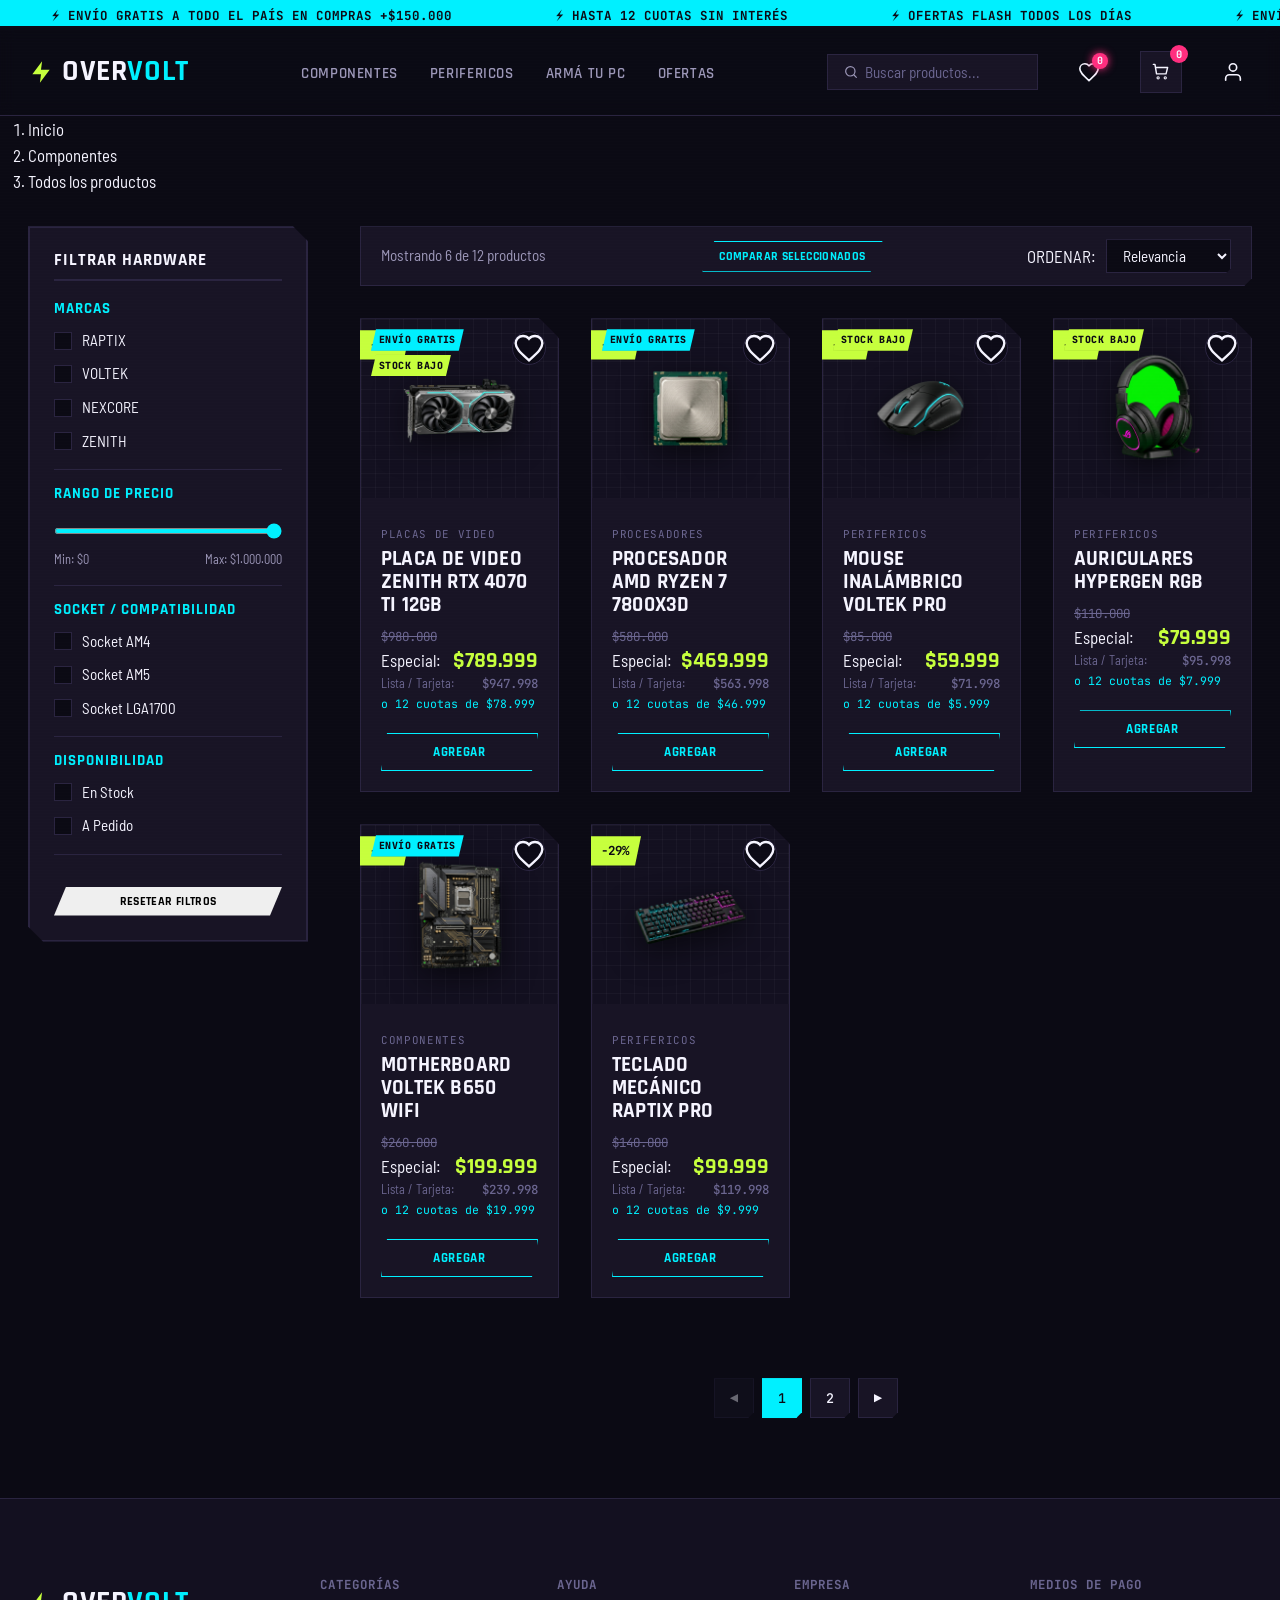
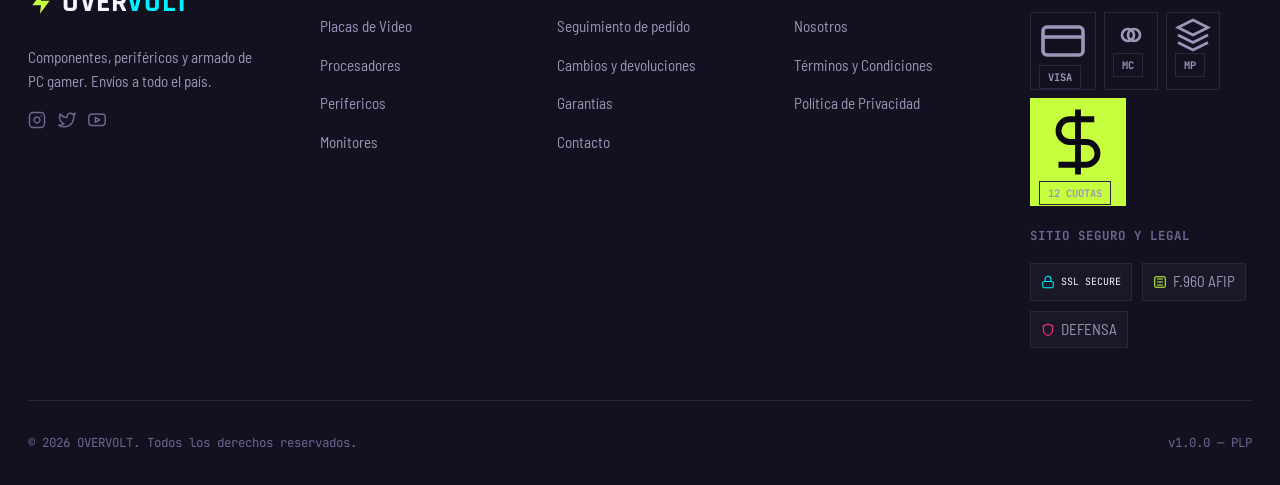
==== categoria.html @ 0ce02d22 "Initial commit" ====
<!DOCTYPE html>
<html lang="es">
<head>
  <meta charset="UTF-8" />
  <meta name="viewport" content="width=device-width, initial-scale=1.0" />
  <title>Catálogo de Componentes — OVERVOLT</title>
  <meta name="description" content="Explorá el catálogo completo de hardware en OVERVOLT. Placas de video, procesadores y periféricos." />

  <link rel="preconnect" href="https://fonts.googleapis.com" />
  <link rel="preconnect" href="https://fonts.gstatic.com" crossorigin />
  <link href="https://fonts.googleapis.com/css2?family=Rajdhani:wght@600;700;800&family=Barlow+Semi+Condensed:wght@400;500;600&family=JetBrains+Mono:wght@400;500;700&display=swap" rel="stylesheet" />

  <link rel="stylesheet" href="css/styles.css" />
  <link rel="stylesheet" href="component-comparator/frontend/component-comparator.css" />
  <script src="component-comparator/frontend/component-comparator.js" defer></script>
</head>
<body class="plp-page">

  <!-- ============================================================
       MARQUEE
  ============================================================ -->
  <div class="marquee" aria-hidden="true">
    <div class="marquee-track">
      <span>⚡ ENVÍO GRATIS A TODO EL PAÍS EN COMPRAS +$150.000</span>
      <span>⚡ HASTA 12 CUOTAS SIN INTERÉS</span>
      <span>⚡ OFERTAS FLASH TODOS LOS DÍAS</span>
      <span>⚡ ENVÍO GRATIS A TODO EL PAÍS EN COMPRAS +$150.000</span>
      <span>⚡ HASTA 12 CUOTAS SIN INTERÉS</span>
      <span>⚡ OFERTAS FLASH TODOS LOS DÍAS</span>
    </div>
  </div>

  <!-- ============================================================
       HEADER
  ============================================================ -->
  <header class="site-header">
    <div class="container">
      <a href="index.html" class="logo">
        <svg viewBox="0 0 24 24" aria-hidden="true"><path class="bolt-fill" d="M13 2L4 14H12L11 22L20 10H12L13 2Z"/></svg>
        <span>OVER<span class="o">VOLT</span></span>
      </a>

      <nav class="main-nav" id="mainNav" aria-label="Navegación principal">
        <ul>
          <li><a href="categoria.html?cat=Componentes" class="is-active">Componentes</a></li>
          <li><a href="categoria.html?cat=Perifericos">Perifericos</a></li>
          <li><a href="index.html#build-pc">Armá tu PC</a></li>
          <li><a href="index.html#destacados">Ofertas</a></li>
        </ul>
      </nav>

      <div class="header-actions">
        <div class="search-box">
          <svg viewBox="0 0 24 24" fill="none" aria-hidden="true"><circle cx="11" cy="11" r="7" stroke-width="1.8"/><path d="M20 20L16.5 16.5" stroke-width="1.8" stroke-linecap="round"/></svg>
          <input type="text" id="searchInput" placeholder="Buscar productos..." aria-label="Buscar productos" />
          <div class="search-suggestions" id="searchSuggestions" aria-hidden="true"></div>
        </div>

        <button class="wishlist-button" id="wishlistBtn" aria-label="Ver favoritos">
          <svg viewBox="0 0 24 24" fill="none" stroke="currentColor" stroke-width="1.8"><path d="M12 21.35l-1.45-1.32C5.4 15.36 2 12.28 2 8.5 2 5.42 4.42 3 7.5 3c1.74 0 3.41.81 4.5 2.09C13.09 3.81 14.76 3 16.5 3 19.58 3 22 5.42 22 8.5c0 3.78-3.4 6.86-8.55 11.54L12 21.35z"/></svg>
          <span class="wishlist-badge">0</span>
        </button>

        <button class="cart-button" aria-label="Ver carrito">
          <svg viewBox="0 0 24 24" fill="none" aria-hidden="true"><path d="M3 3H5L7 15H19L21 7H6" stroke-width="1.8" stroke-linecap="round" stroke-linejoin="round"/><circle cx="9" cy="20" r="1.4" stroke-width="1.4"/><circle cx="18" cy="20" r="1.4" stroke-width="1.4"/></svg>
          <span class="cart-badge">0</span>
        </button>

        <button class="account-button" id="accountBtn" aria-label="Mi Cuenta">
          <svg viewBox="0 0 24 24" fill="none" stroke="currentColor" stroke-width="1.8" stroke-linecap="round" stroke-linejoin="round"><path d="M20 21v-2a4 4 0 0 0-4-4H8a4 4 0 0 0-4 4v2"></path><circle cx="12" cy="7" r="4"></circle></svg>
        </button>

        <button class="nav-toggle" id="navToggle" aria-expanded="false" aria-controls="mainNav" aria-label="Abrir menú">
          <span></span><span></span><span></span>
        </button>
      </div>
    </div>
  </header>

  <main class="main-content">
    <div class="container">
      
      <!-- ============================================================
           BREADCRUMB
      ============================================================ -->
      <nav class="breadcrumb" aria-label="Ruta de navegación">
        <ol>
          <li><a href="index.html">Inicio</a></li>
          <li><a href="categoria.html">Componentes</a></li>
          <li aria-current="page" id="activeCategoryName">Todos los productos</li>
        </ol>
      </nav>

      <!-- ============================================================
           PLP GRID LAYOUT (Filters Sidebar + Products Grid)
      ============================================================ -->
      <div class="plp-layout">
        
        <!-- SIDEBAR FILTERS -->
        <aside class="plp-sidebar" id="filterSidebar">
          <div class="sidebar-header">
            <h3>FILTRAR hardware</h3>
            <button class="close-filters-btn" id="closeFiltersBtn" aria-label="Cerrar filtros">Cerrar [X]</button>
          </div>
          
          <div class="filter-section">
            <h4>MARCAS</h4>
            <div class="filter-options">
              <label class="cyber-checkbox-label">
                <input type="checkbox" class="brand-filter" value="RAPTIX" />
                <span class="check-box"></span>
                <span>RAPTIX</span>
              </label>
              <label class="cyber-checkbox-label">
                <input type="checkbox" class="brand-filter" value="VOLTEK" />
                <span class="check-box"></span>
                <span>VOLTEK</span>
              </label>
              <label class="cyber-checkbox-label">
                <input type="checkbox" class="brand-filter" value="NEXCORE" />
                <span class="check-box"></span>
                <span>NEXCORE</span>
              </label>
              <label class="cyber-checkbox-label">
                <input type="checkbox" class="brand-filter" value="ZENITH" />
                <span class="check-box"></span>
                <span>ZENITH</span>
              </label>
            </div>
          </div>

          <div class="filter-section">
            <h4>RANGO DE PRECIO</h4>
            <div class="price-slider-container">
              <input type="range" id="priceRange" min="0" max="1000000" step="20000" value="1000000" aria-label="Rango de precio máximo" />
              <div class="price-range-labels font-mono">
                <span>Min: $0</span>
                <span id="priceMaxLabel">Max: $1.000.000</span>
              </div>
            </div>
          </div>

          <div class="filter-section">
            <h4>SOCKET / COMPATIBILIDAD</h4>
            <div class="filter-options">
              <label class="cyber-checkbox-label">
                <input type="checkbox" class="socket-filter" value="AM4" />
                <span class="check-box"></span>
                <span>Socket AM4</span>
              </label>
              <label class="cyber-checkbox-label">
                <input type="checkbox" class="socket-filter" value="AM5" />
                <span class="check-box"></span>
                <span>Socket AM5</span>
              </label>
              <label class="cyber-checkbox-label">
                <input type="checkbox" class="socket-filter" value="LGA1700" />
                <span class="check-box"></span>
                <span>Socket LGA1700</span>
              </label>
            </div>
          </div>

          <div class="filter-section">
            <h4>DISPONIBILIDAD</h4>
            <div class="filter-options">
              <label class="cyber-checkbox-label">
                <input type="checkbox" class="stock-filter" value="En Stock" />
                <span class="check-box"></span>
                <span>En Stock</span>
              </label>
              <label class="cyber-checkbox-label">
                <input type="checkbox" class="stock-filter" value="A Pedido" />
                <span class="check-box"></span>
                <span>A Pedido</span>
              </label>
            </div>
          </div>

          <button class="btn btn-magenta btn-block btn-sm" id="btnResetFilters" style="margin-top: 1rem;">RESETEAR FILTROS</button>
        </aside>

        <!-- PRODUCT GRID AREA -->
        <section class="plp-results">
          
          <!-- PLP Control Bar -->
          <div class="plp-control-bar">
            <button class="btn-open-filters" id="openFiltersBtn">
              <svg viewBox="0 0 24 24" fill="none" stroke="currentColor" stroke-width="2"><path d="M4 21v-7M4 10V3M12 21v-9M12 8V3M20 21v-5M20 12V3M1 14h6M9 8h6M17 16h6"/></svg>
              <span>FILTROS</span>
            </button>
            <div class="product-count" id="productCount">
              Mostrando <span class="accent">12</span> de 12 productos
            </div>
            <button class="btn btn-outline btn-sm" id="ccHeaderCompareBtn" style="margin-left: 12px; font-family: var(--cc-font-display); font-weight: 700;">
              COMPARAR SELECCIONADOS
            </button>
            <div class="plp-sort">
              <label for="sortSelect" class="font-mono">ORDENAR:</label>
              <select id="sortSelect" class="cyber-select">
                <option value="relevance">Relevancia</option>
                <option value="price-low">Menor Precio</option>
                <option value="price-high">Mayor Precio</option>
                <option value="best-seller">Más Vendidos</option>
              </select>
            </div>
          </div>

          <!-- Product Grid -->
          <div class="products-grid" id="categoryProductsGrid">
            <!-- Renderizado dinámico desde script.js para soportar filtrados y ordenamiento -->
          </div>

          <!-- Pagination -->
          <div class="pagination">
            <button class="pagination-btn arrow is-disabled" aria-label="Página anterior">◀</button>
            <button class="pagination-btn is-active">1</button>
            <button class="pagination-btn">2</button>
            <button class="pagination-btn">3</button>
            <button class="pagination-btn arrow" aria-label="Página siguiente">▶</button>
          </div>

        </section>

      </div>
    </div>
  </main>

  <!-- ============================================================
       FOOTER
  ============================================================ -->
  <footer class="site-footer">
    <div class="container">
      <div class="footer-top">
        <div class="footer-brand">
          <a href="index.html" class="logo">
            <svg viewBox="0 0 24 24" aria-hidden="true"><path class="bolt-fill" d="M13 2L4 14H12L11 22L20 10H12L13 2Z"/></svg>
            <span>OVER<span class="o">VOLT</span></span>
          </a>
          <p>Componentes, periféricos y armado de PC gamer. Envíos a todo el país.</p>
          <div class="social-links">
            <a href="#" aria-label="Instagram"><svg viewBox="0 0 24 24" fill="none" stroke="currentColor" stroke-width="2" stroke-linecap="round" stroke-linejoin="round"><rect x="2" y="2" width="20" height="20" rx="5" ry="5"></rect><path d="M16 11.37A4 4 0 1 1 12.63 8 4 4 0 0 1 16 11.37z"></path><line x1="17.5" y1="6.5" x2="17.51" y2="6.5"></line></svg></a>
            <a href="#" aria-label="Twitter"><svg viewBox="0 0 24 24" fill="none" stroke="currentColor" stroke-width="2" stroke-linecap="round" stroke-linejoin="round"><path d="M23 3a10.9 10.9 0 0 1-3.14 1.53 4.48 4.48 0 0 0-7.86 3v1A10.66 10.66 0 0 1 3 4s-4 9 5 13a11.64 11.64 0 0 1-7 2c9 5 20 0 20-11.5a4.5 4.5 0 0 0-.08-.83A7.72 7.72 0 0 0 23 3z"></path></svg></a>
            <a href="#" aria-label="YouTube"><svg viewBox="0 0 24 24" fill="none" stroke="currentColor" stroke-width="2" stroke-linecap="round" stroke-linejoin="round"><path d="M22.54 6.42a2.78 2.78 0 0 0-1.95-1.96C18.88 4 12 4 12 4s-6.88 0-8.59.46a2.78 2.78 0 0 0-1.95 1.96A29 29 0 0 0 1 11.75a29 29 0 0 0 .46 5.33A2.78 2.78 0 0 0 3.41 19c1.71.46 8.59.46 8.59.46s6.88 0 8.59-.46a2.78 2.78 0 0 0 1.95-1.96 29 29 0 0 0 .46-5.33 29 29 0 0 0-.46-5.33z"></path><polygon points="9.75 15.02 15.5 11.75 9.75 8.48 9.75 15.02"></polygon></svg></a>
          </div>
        </div>

        <div class="footer-col">
          <h4>Categorías</h4>
          <ul>
            <li><a href="categoria.html?cat=Placas de Video">Placas de Video</a></li>
            <li><a href="categoria.html?cat=Procesadores">Procesadores</a></li>
            <li><a href="categoria.html?cat=Perifericos">Perifericos</a></li>
            <li><a href="categoria.html?cat=Monitores">Monitores</a></li>
          </ul>
        </div>

        <div class="footer-col">
          <h4>Ayuda</h4>
          <ul>
            <li><a href="#">Seguimiento de pedido</a></li>
            <li><a href="#">Cambios y devoluciones</a></li>
            <li><a href="#">Garantías</a></li>
            <li><a href="#">Contacto</a></li>
          </ul>
        </div>

        <div class="footer-col">
          <h4>Empresa</h4>
          <ul>
            <li><a href="#">Nosotros</a></li>
            <li><a href="#">Términos y Condiciones</a></li>
            <li><a href="#">Política de Privacidad</a></li>
          </ul>
        </div>

        <div class="footer-col">
          <h4>Medios de Pago</h4>
          <div class="payment-icons">
            <span class="payment-badge" title="Visa">
              <svg viewBox="0 0 24 24" fill="none" stroke="currentColor" stroke-width="1.8" aria-hidden="true"><rect x="2" y="5" width="20" height="14" rx="2"/><line x1="2" y1="10" x2="22" y2="10"/></svg>
              <span>VISA</span>
            </span>
            <span class="payment-badge" title="Mastercard">
              <svg viewBox="0 0 24 24" fill="none" stroke="currentColor" stroke-width="1.8" aria-hidden="true"><circle cx="10" cy="12" r="4"/><circle cx="14" cy="12" r="4"/></svg>
              <span>MC</span>
            </span>
            <span class="payment-badge" title="Mercado Pago">
              <svg viewBox="0 0 24 24" fill="none" stroke="currentColor" stroke-width="1.8" aria-hidden="true"><path d="M12 2L2 7l10 5 10-5-10-5zM2 17l10 5 10-5M2 12l10 5 10-5"/></svg>
              <span>MP</span>
            </span>
            <span class="payment-badge highlight" title="Hasta 12 cuotas">
              <svg viewBox="0 0 24 24" fill="none" stroke="currentColor" stroke-width="1.8" aria-hidden="true"><path d="M12 2v20M17 5H9.5a3.5 3.5 0 0 0 0 7h5a3.5 3.5 0 0 1 0 7H6"/></svg>
              <span>12 CUOTAS</span>
            </span>
          </div>
          <h4 style="margin-top: 1.5rem;">Sitio Seguro y Legal</h4>
          <div class="trust-seals">
            <span class="trust-seal" title="Compra 100% Segura (SSL)">
              <svg viewBox="0 0 24 24" fill="none" stroke="var(--cyan)" stroke-width="1.8" aria-hidden="true"><rect x="3" y="11" width="18" height="11" rx="2" ry="2"/><path d="M7 11V7a5 5 0 0 1 10 0v4"/></svg>
              <span>SSL SECURE</span>
            </span>
            <a href="https://qr.afip.gob.ar" target="_blank" class="trust-seal afip-seal" title="Data Fiscal AFIP">
              <svg viewBox="0 0 24 24" fill="none" stroke="var(--lime)" stroke-width="1.8" aria-hidden="true"><rect x="3" y="3" width="18" height="18" rx="2"/><path d="M7 7h10M7 12h10M7 17h10"/></svg>
              <span>F.960 AFIP</span>
            </a>
            <a href="https://www.argentina.gob.ar/defensadelconsumidor" target="_blank" class="trust-seal" title="Defensa del Consumidor">
              <svg viewBox="0 0 24 24" fill="none" stroke="var(--magenta)" stroke-width="1.8" aria-hidden="true"><path d="M12 22s8-4 8-10V5l-8-3-8 3v7c0 6 8 10 8 10z"/></svg>
              <span>DEFENSA</span>
            </a>
          </div>
        </div>
      </div>

      <div class="footer-bottom">
        <span>© 2026 OVERVOLT. Todos los derechos reservados.</span>
        <span>v1.0.0 — PLP</span>
      </div>
    </div>
  </footer>

  <!-- ============================================================
       SIDE CART DRAWER
  ============================================================ -->
  <div class="cart-drawer" id="cartDrawer" aria-hidden="true">
    <div class="cart-drawer-overlay" id="cartOverlay"></div>
    <div class="cart-drawer-content">
      <div class="cart-drawer-header">
        <h3>CARRITO DE COMPRAS</h3>
        <button class="cart-drawer-close" id="cartClose" aria-label="Cerrar carrito">Cerrar [X]</button>
      </div>

      <div class="cart-drawer-body" id="cartItems">
        <!-- Renderizado dinámico en script.js -->
      </div>

      <div class="cart-drawer-footer">
        <!-- Discount coupon code -->
        <div class="cart-coupon-section">
          <input type="text" id="couponInput" placeholder="CÓDIGO DE DESCUENTO" aria-label="Cupón de descuento" />
          <button id="applyCouponBtn" class="btn btn-outline btn-sm">APLICAR</button>
        </div>
        <div id="couponStatusMessage" class="coupon-status font-mono"></div>

        <div class="cart-summary-line">
          <span>Subtotal</span>
          <span id="cartSubtotal" class="font-mono">$0</span>
        </div>
        <div class="cart-summary-line discount" id="cartDiscountRow" style="display: none;">
          <span>Descuento (Cupón)</span>
          <span id="cartDiscount" class="font-mono">-$0</span>
        </div>
        <div class="cart-summary-line total">
          <span>Total</span>
          <span id="cartTotal" class="font-mono">$0</span>
        </div>
        <div class="cart-actions">
          <button class="btn btn-cyan btn-block" id="cartCheckoutBtn">Iniciar Compra</button>
          <button class="btn-clear-cart" id="cartResetBtn">Vaciar Carrito</button>
        </div>
      </div>
    </div>
  </div>

  <!-- ============================================================
       LOGIN/ACCOUNT MODAL
  ============================================================ -->
  <div class="cyber-modal" id="loginModal" aria-hidden="true">
    <div class="cyber-modal-overlay" id="loginOverlay"></div>
    <div class="cyber-modal-content">
      <div class="cyber-modal-header">
        <h3>INICIAR SESIÓN</h3>
        <button class="cyber-modal-close" id="loginClose" aria-label="Cerrar modal">Cerrar [X]</button>
      </div>
      <div class="cyber-modal-body">
        <form id="loginForm" class="cyber-form">
          <div class="form-group">
            <label for="loginEmail">EMAIL</label>
            <input type="email" id="loginEmail" placeholder="usuario@cyber.com" required />
          </div>
          <div class="form-group">
            <label for="loginPassword">CONTRASEÑA</label>
            <input type="password" id="loginPassword" placeholder="••••••••" required />
          </div>
          <button type="submit" class="btn btn-cyan btn-block">CONECTARSE</button>
        </form>
        <div class="modal-footer-links">
          <span>¿No tenés cuenta? <a href="#" id="switchToRegister">Registrate</a></span>
        </div>
      </div>
    </div>
  </div>

  <!-- Cyberpunk Toast Notification Container -->
  <div class="cyber-toast-container" id="toastContainer"></div>

  <!-- Scroll-to-Top Button -->
  <button class="scroll-top-btn" id="scrollTopBtn" aria-label="Volver arriba">
    <svg viewBox="0 0 24 24" fill="none"><path d="M18 15L12 9L6 15" stroke="currentColor" stroke-width="2" stroke-linecap="round" stroke-linejoin="round"/></svg>
  </button>

  <script src="js/script.js"></script>
</body>
</html>
---- css/styles.css ----
/* ============================================================
   OVERVOLT — Ecommerce Gamer / Tech (maximalista, original)
   ÍNDICE
   1. Variables
   2. Reset / Base
   3. Utilidades
   4. Marquee
   5. Header
   6. Hero
   7. Categorías
   8. Ofertas Flash
   9. Slider de Banners
   10. Armá tu PC
   11. Marcas
   12. Reviews
   13. Comunidad
   14. Footer
   15. Media Queries
============================================================ */

/* ============================================================
   1. VARIABLES
============================================================ */
:root {
  /* --- Paleta: violeta-negro + duotono neón + lima de urgencia --- */
  --bg: #0b0a14;
  --bg-alt: #131020;
  --bg-panel: #181425;
  --line: #2a2440;

  --cyan: #00f0ff;
  --cyan-dim: #00b8c9;
  --magenta: #ff2e7e;
  --magenta-dim: #c9195f;
  --lime: #c6ff3d;

  --white: #f5f4ff;
  --dim: #9c97b8;
  --dim-2: #6b6690;

  --font-display: 'Rajdhani', 'Arial Narrow', sans-serif;
  --font-body: 'Barlow Semi Condensed', 'Arial Narrow', sans-serif;
  --font-mono: 'JetBrains Mono', 'Roboto Mono', monospace;

  --fs-xs: 0.78rem;
  --fs-sm: 0.95rem;
  --fs-base: 1.05rem;
  --fs-md: 1.3rem;
  --fs-lg: 1.9rem;
  --fs-xl: clamp(2.4rem, 1.6rem + 3.6vw, 4rem);
  --fs-xxl: clamp(3.2rem, 1.8rem + 6.5vw, 6.4rem);

  --space-2xs: 0.4rem;
  --space-xs: 0.75rem;
  --space-sm: 1.25rem;
  --space-md: 2rem;
  --space-lg: 3.25rem;
  --space-xl: 5rem;
  --space-2xl: 7rem;

  --container-max: 1320px;
  --container-padding: 1.75rem;

  --ease-standard: cubic-bezier(0.4, 0, 0.2, 1);
  --ease-punch: cubic-bezier(0.2, 0.9, 0.3, 1.2);
  --duration-fast: 150ms;
  --duration-base: 280ms;
}

/* ============================================================
   2. RESET / BASE
============================================================ */
*, *::before, *::after { box-sizing: border-box; margin: 0; padding: 0; }
html { scroll-behavior: smooth; }

@media (prefers-reduced-motion: reduce) {
  html { scroll-behavior: auto; }
  *, *::before, *::after {
    animation-duration: 0.01ms !important;
    transition-duration: 0.01ms !important;
  }
}

body {
  font-family: var(--font-body);
  font-size: var(--fs-base);
  color: var(--white);
  background: var(--bg);
  line-height: 1.55;
  -webkit-font-smoothing: antialiased;
  overflow-x: hidden;
  position: relative;
}

/* Textura de scanlines global, muy sutil */
body::before {
  content: '';
  position: fixed;
  inset: 0;
  background-image: repeating-linear-gradient(
    to bottom,
    rgba(255, 255, 255, 0.018) 0px,
    rgba(255, 255, 255, 0.018) 1px,
    transparent 1px,
    transparent 3px
  );
  pointer-events: none;
  z-index: 999;
  mix-blend-mode: overlay;
}

img { max-width: 100%; display: block; }
a { color: inherit; text-decoration: none; }
ul { list-style: none; }
button, input { font-family: inherit; }

h1, h2, h3, h4 {
  font-family: var(--font-display);
  text-transform: uppercase;
  letter-spacing: 0.01em;
  line-height: 1.02;
}

a:focus-visible, button:focus-visible, input:focus-visible {
  outline: 2px solid var(--cyan);
  outline-offset: 3px;
}

/* ============================================================
   3. UTILIDADES
============================================================ */
.container {
  max-width: var(--container-max);
  margin-inline: auto;
  padding-inline: var(--container-padding);
}

.eyebrow {
  display: inline-flex;
  align-items: center;
  gap: var(--space-xs);
  font-family: var(--font-mono);
  font-size: var(--fs-xs);
  font-weight: 500;
  letter-spacing: 0.16em;
  text-transform: uppercase;
  color: var(--cyan);
  margin-bottom: var(--space-sm);
}

.eyebrow::before {
  content: '';
  width: 26px;
  height: 2px;
  background: var(--magenta);
}

.section-heading { max-width: 640px; margin-bottom: var(--space-lg); }

.section-heading h2 {
  font-size: var(--fs-xl);
  font-weight: 800;
  color: var(--white);
}

.section-heading h2 .accent { color: var(--cyan); }

.section-heading p {
  margin-top: var(--space-sm);
  color: var(--dim);
  font-size: var(--fs-md);
  font-family: var(--font-body);
  text-transform: none;
  max-width: 50ch;
}

.btn {
  display: inline-flex;
  align-items: center;
  gap: var(--space-xs);
  font-family: var(--font-display);
  font-weight: 700;
  font-size: var(--fs-md);
  text-transform: uppercase;
  letter-spacing: 0.03em;
  padding: 0.85rem 1.8rem;
  border: none;
  cursor: pointer;
  clip-path: polygon(12px 0, 100% 0, calc(100% - 12px) 100%, 0 100%);
  transition: transform var(--duration-fast) var(--ease-punch),
              box-shadow var(--duration-fast) var(--ease-standard);
}

.btn-cyan {
  background: var(--cyan);
  color: var(--bg);
  box-shadow: 4px 4px 0 var(--magenta);
}

.btn-cyan:hover { transform: translate(-2px, -2px); box-shadow: 6px 6px 0 var(--magenta); }
.btn-cyan:active { transform: translate(0, 0); box-shadow: 2px 2px 0 var(--magenta); }

.btn-ghost {
  background: transparent;
  color: var(--white);
  border: 2px solid var(--white);
  clip-path: none;
  padding: 0.8rem 1.6rem;
}

.btn-ghost:hover { border-color: var(--cyan); color: var(--cyan); }

/* ============================================================
   4. MARQUEE
============================================================ */
.marquee {
  background: var(--cyan);
  color: var(--bg);
  overflow: hidden;
  white-space: nowrap;
  border-bottom: 2px solid var(--bg);
}

.marquee-track {
  display: inline-flex;
  animation: marquee-scroll 22s linear infinite;
}

.marquee-track span {
  font-family: var(--font-mono);
  font-weight: 700;
  font-size: var(--fs-xs);
  text-transform: uppercase;
  letter-spacing: 0.08em;
  padding-inline: var(--space-lg);
  display: inline-flex;
  align-items: center;
  gap: var(--space-xs);
}

@keyframes marquee-scroll {
  from { transform: translateX(0); }
  to { transform: translateX(-50%); }
}

/* ============================================================
   5. HEADER
============================================================ */
.site-header {
  position: sticky;
  top: 0;
  z-index: 100;
  background: rgba(11, 10, 20, 0.9);
  backdrop-filter: blur(8px);
  border-bottom: 1px solid var(--line);
}

.site-header .container {
  display: flex;
  align-items: center;
  justify-content: space-between;
  gap: var(--space-md);
  padding-block: var(--space-sm);
}

.logo {
  display: flex;
  align-items: center;
  gap: 8px;
  font-family: var(--font-display);
  font-weight: 800;
  font-size: var(--fs-lg);
  text-transform: uppercase;
  color: var(--white);
  letter-spacing: 0.02em;
  flex-shrink: 0;
}

.logo svg { width: 26px; height: 26px; flex-shrink: 0; }
.logo .bolt-fill { fill: var(--lime); }
.logo span.o { color: var(--cyan); }

.main-nav ul { display: flex; gap: var(--space-md); }

.main-nav a {
  font-family: var(--font-display);
  font-weight: 600;
  font-size: var(--fs-sm);
  text-transform: uppercase;
  letter-spacing: 0.04em;
  color: var(--dim);
  position: relative;
  padding-block: 4px;
  transition: color var(--duration-fast) var(--ease-standard);
}

.main-nav a::after {
  content: '';
  position: absolute;
  left: 0; bottom: 0;
  width: 0; height: 2px;
  background: var(--magenta);
  transition: width var(--duration-base) var(--ease-standard);
}

.main-nav a:hover { color: var(--white); }
.main-nav a:hover::after { width: 100%; }

.header-actions { display: flex; align-items: center; gap: var(--space-md); flex-shrink: 0; }

.search-box {
  display: flex;
  align-items: center;
  gap: 6px;
  background: var(--bg-panel);
  border: 1px solid var(--line);
  padding: 0.5rem 0.9rem;
  min-width: 200px;
}

.search-box input {
  background: transparent;
  border: none;
  color: var(--white);
  font-size: var(--fs-sm);
  width: 100%;
}

.search-box input:focus { outline: none; }
.search-box input::placeholder { color: var(--dim-2); }
.search-box svg { width: 16px; height: 16px; stroke: var(--dim); flex-shrink: 0; }

.cart-button {
  position: relative;
  display: flex;
  align-items: center;
  justify-content: center;
  width: 42px; height: 42px;
  border: 1px solid var(--line);
  background: var(--bg-panel);
  transition: border-color var(--duration-fast) var(--ease-standard);
}

.cart-button:hover { border-color: var(--cyan); }
.cart-button svg { width: 19px; height: 19px; stroke: var(--white); }

.cart-badge {
  position: absolute;
  top: -7px; right: -7px;
  background: var(--magenta);
  color: var(--white);
  font-family: var(--font-mono);
  font-size: 0.65rem;
  font-weight: 700;
  width: 18px; height: 18px;
  border-radius: 50%;
  display: flex; align-items: center; justify-content: center;
}

.nav-toggle {
  display: none;
  width: 30px; height: 22px;
  position: relative;
  flex-shrink: 0;
}

.nav-toggle span {
  position: absolute; left: 0; right: 0; height: 2px;
  background: var(--white);
  transition: transform var(--duration-base) var(--ease-standard), opacity var(--duration-fast) var(--ease-standard);
}

.nav-toggle span:nth-child(1) { top: 0; }
.nav-toggle span:nth-child(2) { top: 10px; }
.nav-toggle span:nth-child(3) { top: 20px; }

.nav-toggle[aria-expanded="true"] span:nth-child(1) { transform: translateY(10px) rotate(45deg); background: var(--cyan); }
.nav-toggle[aria-expanded="true"] span:nth-child(2) { opacity: 0; }
.nav-toggle[aria-expanded="true"] span:nth-child(3) { transform: translateY(-10px) rotate(-45deg); background: var(--cyan); }

/* ============================================================
   6. HERO
============================================================ */
.hero {
  position: relative;
  padding-block: var(--space-2xl) var(--space-xl);
  overflow: hidden;
  background: var(--bg);
}

.hero::before {
  content: '';
  position: absolute;
  top: -30%; right: -10%;
  width: 65%; height: 160%;
  background: linear-gradient(135deg, var(--magenta) 0%, var(--cyan) 100%);
  clip-path: polygon(30% 0, 100% 0, 70% 100%, 0% 100%);
  opacity: 0.12;
  pointer-events: none;
}

.hero .container {
  position: relative;
  z-index: 1;
  display: grid;
  grid-template-columns: 1.1fr 0.9fr;
  gap: var(--space-xl);
  align-items: center;
}

.hero-eyebrow {
  display: inline-flex;
  align-items: center;
  gap: var(--space-xs);
  font-family: var(--font-mono);
  font-size: var(--fs-xs);
  font-weight: 500;
  letter-spacing: 0.14em;
  color: var(--lime);
  margin-bottom: var(--space-md);
}

.hero-eyebrow .dot {
  width: 8px; height: 8px;
  background: var(--lime);
  border-radius: 50%;
  animation: pulse-dot 1.6s ease-in-out infinite;
}

@keyframes pulse-dot {
  0%, 100% { opacity: 1; transform: scale(1); }
  50% { opacity: 0.4; transform: scale(0.7); }
}

.hero-content h1 {
  font-size: var(--fs-xxl);
  font-weight: 800;
  color: var(--white);
}

.hero-content h1 .stroke-cyan { color: var(--bg); -webkit-text-stroke: 2px var(--cyan); }
.hero-content h1 .fill-magenta { color: var(--magenta); }

.hero-subtitle {
  margin-top: var(--space-md);
  font-size: var(--fs-md);
  font-family: var(--font-body);
  color: var(--dim);
  max-width: 46ch;
}

.hero-actions { display: flex; align-items: center; gap: var(--space-md); margin-top: var(--space-lg); flex-wrap: wrap; }

.hero-countdown {
  margin-top: var(--space-xl);
  display: inline-flex;
  align-items: center;
  gap: var(--space-sm);
  background: var(--bg-panel);
  border: 1px solid var(--line);
  padding: var(--space-sm) var(--space-md);
}

.hero-countdown .label {
  font-family: var(--font-mono);
  font-size: var(--fs-xs);
  color: var(--dim);
  text-transform: uppercase;
  letter-spacing: 0.08em;
}

.countdown-units { display: flex; gap: 6px; }

.countdown-unit {
  display: flex;
  flex-direction: column;
  align-items: center;
  background: var(--bg);
  border: 1px solid var(--line);
  padding: 6px 10px;
  min-width: 46px;
}

.countdown-unit .num {
  font-family: var(--font-mono);
  font-weight: 700;
  font-size: var(--fs-md);
  color: var(--lime);
  line-height: 1;
}

.countdown-unit .unit {
  font-family: var(--font-mono);
  font-size: 0.6rem;
  color: var(--dim-2);
  text-transform: uppercase;
  margin-top: 2px;
}

/* --- Recorte de producto destacado --- */
.hero-visual {
  position: relative;
  aspect-ratio: 1 / 1;
  display: flex;
  align-items: center;
  justify-content: center;
}

.hero-visual .glow {
  position: absolute;
  width: 70%; height: 70%;
  background: radial-gradient(circle, rgba(0, 240, 255, 0.25), transparent 70%);
  filter: blur(20px);
}

.hero-visual img {
  position: relative;
  z-index: 1;
  width: 88%;
  filter: drop-shadow(0 20px 40px rgba(0, 0, 0, 0.5));
}

.hero-visual .price-tag {
  position: absolute;
  bottom: 6%;
  right: 4%;
  z-index: 2;
  background: var(--lime);
  color: var(--bg);
  font-family: var(--font-mono);
  font-weight: 700;
  padding: 10px 16px;
  clip-path: polygon(10px 0, 100% 0, calc(100% - 10px) 100%, 0 100%);
  transform: rotate(-4deg);
}

.hero-visual .price-tag .from { display: block; font-size: 0.65rem; font-weight: 400; }
.hero-visual .price-tag .amount { font-size: var(--fs-md); }

/* ============================================================
   7. CATEGORÍAS
============================================================ */
.categories { padding-block: var(--space-xl); background: var(--bg-alt); border-block: 1px solid var(--line); }

.categories-grid {
  display: grid;
  grid-template-columns: repeat(6, 1fr);
  gap: var(--space-sm);
}

.category-tile {
  position: relative;
  padding: var(--space-lg) var(--space-sm);
  text-align: center;
  background: var(--bg-panel);
  border: 1px solid var(--line);
  transition: transform var(--duration-base) var(--ease-punch), border-color var(--duration-base) var(--ease-standard);
  overflow: hidden;
}

.category-tile::before {
  content: '';
  position: absolute;
  inset: 0;
  background: var(--tile-color, var(--cyan));
  opacity: 0;
  transition: opacity var(--duration-base) var(--ease-standard);
  z-index: 0;
}

.category-tile:hover { transform: translateY(-6px); border-color: var(--tile-color, var(--cyan)); }
.category-tile:hover::before { opacity: 0.14; }

.category-tile svg, .category-tile span { position: relative; z-index: 1; }

.category-tile svg {
  width: 34px; height: 34px;
  stroke: var(--tile-color, var(--cyan));
  margin-inline: auto;
  margin-bottom: var(--space-xs);
}

.category-tile span {
  display: block;
  font-family: var(--font-display);
  font-weight: 700;
  font-size: var(--fs-sm);
  text-transform: uppercase;
  letter-spacing: 0.02em;
  color: var(--white);
}

/* ============================================================
   8. OFERTAS FLASH
============================================================ */
.flash-sales { padding-block: var(--space-2xl); }

.flash-header {
  display: flex;
  align-items: flex-end;
  justify-content: space-between;
  margin-bottom: var(--space-lg);
  flex-wrap: wrap;
  gap: var(--space-md);
}

.flash-timer {
  display: flex;
  align-items: center;
  gap: var(--space-xs);
  font-family: var(--font-mono);
  color: var(--magenta);
  font-size: var(--fs-sm);
  font-weight: 700;
}

.products-grid {
  display: grid;
  grid-template-columns: repeat(4, 1fr);
  gap: var(--space-md);
}

/* ============================================================
   8. OFERTAS FLASH / PRODUCT CARDS
============================================================ */
.products-grid {
  display: grid;
  grid-template-columns: repeat(4, 1fr);
  gap: var(--space-md);
}

.product-card {
  position: relative;
  background: var(--bg-panel);
  clip-path: polygon(0 0, calc(100% - 20px) 0, 100% 20px, 100% 100%, 0 100%);
  transition: transform var(--duration-base) var(--ease-standard);
  padding: 1px; /* space for border simulation */
  z-index: 1;
}

.product-card::before {
  content: '';
  position: absolute;
  inset: 0;
  background: var(--line);
  z-index: -1;
  clip-path: polygon(0 0, calc(100% - 20px) 0, 100% 20px, 100% 100%, 0 100%);
  transition: background var(--duration-base) var(--ease-standard);
}

.product-card::after {
  content: '';
  position: absolute;
  inset: 1px;
  background: var(--bg-panel);
  z-index: -1;
  clip-path: polygon(0 0, calc(100% - 20px) 0, 100% 20px, 100% 100%, 0 100%);
}

.product-card:hover {
  transform: translateY(-4px);
}

.product-card:hover::before {
  background: linear-gradient(135deg, var(--cyan), var(--magenta));
  filter: drop-shadow(-1px -1px 0 var(--cyan)) drop-shadow(1px 1px 0 var(--magenta));
}

.discount-badge {
  position: absolute;
  top: 12px; left: 0;
  z-index: 2;
  background: var(--lime);
  color: var(--bg);
  font-family: var(--font-mono);
  font-weight: 700;
  font-size: var(--fs-xs);
  padding: 5px 12px 5px 10px;
  clip-path: polygon(0 0, 100% 0, 88% 100%, 0% 100%);
}

.product-thumb {
  position: relative;
  aspect-ratio: 1.1 / 1;
  background: var(--bg-alt);
  display: flex;
  align-items: center;
  justify-content: center;
  overflow: hidden;
}

.product-thumb::before {
  content: '';
  position: absolute;
  inset: 0;
  background-image:
    linear-gradient(rgba(255, 255, 255, 0.03) 1px, transparent 1px),
    linear-gradient(90deg, rgba(255, 255, 255, 0.03) 1px, transparent 1px);
  background-size: 14px 14px;
}

.product-thumb img {
  width: 70%;
  height: 70%;
  object-fit: contain;
  filter: drop-shadow(0 8px 16px rgba(0, 0, 0, 0.6));
  transition: transform var(--duration-base) var(--ease-standard);
}

.product-card:hover .product-thumb img {
  transform: scale(1.05);
  animation: subtle-glitch 0.22s var(--ease-standard) 1;
}

@keyframes subtle-glitch {
  0% { transform: scale(1.05) translate(0); }
  20% { transform: scale(1.05) translate(-1px, 1px); filter: drop-shadow(-1px 0 var(--cyan)) drop-shadow(1px 0 var(--magenta)); }
  40% { transform: scale(1.05) translate(1px, -1px); filter: drop-shadow(1px 0 var(--cyan)) drop-shadow(-1px 0 var(--magenta)); }
  60% { transform: scale(1.05) translate(-1px, 0); filter: drop-shadow(-1px 0 var(--cyan)) drop-shadow(1px 0 var(--magenta)); }
  80% { transform: scale(1.05) translate(0); }
  100% { transform: scale(1.05) translate(0); }
}

.product-info { padding: var(--space-sm); }

.product-category {
  font-family: var(--font-mono);
  font-size: 0.68rem;
  color: var(--dim-2);
  text-transform: uppercase;
  letter-spacing: 0.06em;
}

.product-name {
  font-family: var(--font-display);
  font-weight: 700;
  font-size: var(--fs-md);
  text-transform: uppercase;
  color: var(--white);
  margin-block: 4px 10px;
  line-height: 1.1;
}

.product-price { display: flex; align-items: baseline; gap: 8px; margin-bottom: var(--space-sm); }
.product-price .old { font-family: var(--font-mono); font-size: var(--fs-sm); color: var(--dim-2); text-decoration: line-through; }
.product-price .new { font-family: var(--font-mono); font-size: var(--fs-lg); font-weight: 700; color: var(--lime); }

.stock-bar {
  height: 5px;
  background: var(--bg);
  border: 1px solid var(--line);
  margin-bottom: 6px;
  overflow: hidden;
}

.stock-bar-fill { height: 100%; background: var(--magenta); }

.stock-label {
  font-family: var(--font-mono);
  font-size: 0.68rem;
  color: var(--dim);
  text-transform: uppercase;
}

.btn-add-cart {
  display: block;
  width: 100%;
  padding: 0.6rem;
  margin-top: var(--space-sm);
  background: transparent;
  color: var(--cyan);
  border: 1px solid var(--cyan);
  font-family: var(--font-display);
  font-weight: 700;
  text-transform: uppercase;
  letter-spacing: 0.05em;
  cursor: pointer;
  transition: all var(--duration-fast) var(--ease-standard);
  clip-path: polygon(6px 0, 100% 0, calc(100% - 6px) 100%, 0 100%);
}

.btn-add-cart:hover {
  background: var(--cyan);
  color: var(--bg);
  box-shadow: 0 0 10px rgba(0, 240, 255, 0.4);
}

/* ============================================================
   9. SLIDER DE BANNERS
============================================================ */
.banner-slider {
  position: relative;
  padding-block: var(--space-xl);
  overflow: hidden;
}

.slider-viewport {
  position: relative;
  aspect-ratio: 21 / 9;
  overflow: hidden;
  border: 1px solid transparent;
  background: transparent;
  transition: border-color 0.4s ease-out 0.3s;
}
.banner-slider.fade-in-visible .slider-viewport {
  border-color: var(--line);
}

.slider-track {
  display: flex;
  height: 100%;
  transition: transform 0.6s var(--ease-standard);
}

.slide {
  position: relative;
  flex: 0 0 100%;
  height: 100%;
  display: flex;
  align-items: center;
  padding-inline: var(--space-2xl);
  overflow: hidden;
}

.slide::before {
  content: '';
  position: absolute;
  inset: 0;
  clip-path: polygon(0 0, 62% 0, 45% 100%, 0 100%);
  z-index: 1;
  transition: transform 0.28s cubic-bezier(0.16, 1, 0.3, 1);
  transform: translateY(100%);
}

.slide::after {
  content: '';
  position: absolute;
  inset: 0;
  clip-path: polygon(62% 0, 100% 0, 100% 100%, 45% 100%);
  background: var(--bg-panel);
  z-index: 1;
  transition: transform 0.28s cubic-bezier(0.16, 1, 0.3, 1);
  transform: translateY(-100%);
}

.banner-slider.fade-in-visible .slide::before,
.banner-slider.fade-in-visible .slide::after {
  transform: translateY(0);
}

.slide-1 { background: var(--bg); }
.slide-1::before { background: linear-gradient(135deg, var(--magenta), var(--magenta-dim)); }

.slide-2 { background: var(--bg); }
.slide-2::before { background: linear-gradient(135deg, var(--cyan), var(--cyan-dim)); }

.slide-3 { background: var(--bg); }
.slide-3::before { background: linear-gradient(135deg, var(--lime), #8fb82a); }

.slide-content { position: relative; z-index: 5; max-width: 480px; }

.slide-eyebrow {
  font-family: var(--font-mono);
  font-size: var(--fs-xs);
  color: var(--bg);
  font-weight: 700;
  letter-spacing: 0.1em;
  text-transform: uppercase;
  margin-bottom: var(--space-xs);
}

.slide-content h2 {
  font-size: clamp(2rem, 1.4rem + 2.8vw, 3.4rem);
  color: var(--bg);
  font-weight: 800;
  line-height: 1;
}

.slide-content p {
  font-family: var(--font-body);
  color: rgba(11, 10, 20, 0.75);
  font-size: var(--fs-md);
  margin-top: var(--space-sm);
  max-width: 36ch;
}

.slide-content .btn { margin-top: var(--space-md); }

.slider-controls {
  display: flex;
  align-items: center;
  justify-content: center;
  gap: var(--space-md);
  margin-top: var(--space-md);
}

.slider-arrow {
  width: 42px; height: 42px;
  display: flex; align-items: center; justify-content: center;
  border: 1px solid var(--line);
  background: var(--bg-panel);
  transition: border-color var(--duration-fast) var(--ease-standard);
}

.slider-arrow:hover { border-color: var(--cyan); }
.slider-arrow svg { width: 18px; height: 18px; stroke: var(--white); }

.slider-dots { display: flex; gap: 8px; }

.slider-dot {
  width: 10px; height: 10px;
  border-radius: 50%;
  background: var(--line);
  border: none;
  cursor: pointer;
  transition: background var(--duration-base) var(--ease-standard), transform var(--duration-base) var(--ease-standard);
}

.slider-dot.is-active { background: var(--cyan); transform: scale(1.3); }

/* ============================================================
   10. ARMÁ TU PC
============================================================ */
.build-pc {
  position: relative;
  padding-block: var(--space-2xl);
  background: var(--bg-alt);
  border-block: 1px solid var(--line);
  overflow: hidden;
  text-align: center;
}

.build-pc::before {
  content: '';
  position: absolute;
  inset: 0;
  background-image:
    linear-gradient(rgba(0, 240, 255, 0.05) 1px, transparent 1px),
    linear-gradient(90deg, rgba(255, 46, 126, 0.05) 1px, transparent 1px);
  background-size: 40px 40px;
}

.build-pc .container { position: relative; z-index: 1; }

.build-pc h2 {
  font-size: var(--fs-xl);
  font-weight: 800;
  max-width: 20ch;
  margin-inline: auto;
}

.build-pc p {
  font-family: var(--font-body);
  color: var(--dim);
  font-size: var(--fs-md);
  max-width: 50ch;
  margin: var(--space-sm) auto 0;
}

.build-pc .btn { margin-top: var(--space-lg); }

/* ============================================================
   11. MARCAS
============================================================ */
.brands { padding-block: var(--space-lg); border-bottom: 1px solid var(--line); }

.brands-track {
  display: flex;
  gap: var(--space-md);
  flex-wrap: wrap;
  justify-content: center;
}

.brand-chip {
  font-family: var(--font-display);
  font-weight: 700;
  font-size: var(--fs-sm);
  text-transform: uppercase;
  letter-spacing: 0.04em;
  padding: 10px 20px;
  border: 1px solid var(--line);
  color: var(--dim);
  transition: color var(--duration-fast) var(--ease-standard), border-color var(--duration-fast) var(--ease-standard);
}

.brand-chip:hover { color: var(--white); border-color: var(--cyan); }

/* ============================================================
   12. REVIEWS / SOCIAL PROOF
============================================================ */
.reviews {
  padding-block: var(--space-xl);
  background: var(--bg);
}

.reviews-header {
  display: flex;
  justify-content: center;
  margin-bottom: var(--space-lg);
}

.reviews-score {
  display: inline-flex;
  align-items: center;
  gap: var(--space-md);
  background: var(--bg-panel);
  border: 1px solid var(--line);
  padding: var(--space-md) var(--space-lg);
}

.reviews-score .score {
  font-family: var(--font-mono);
  font-size: var(--fs-xl);
  font-weight: 700;
  color: var(--lime);
}

.reviews-stars { display: flex; gap: 3px; }
.reviews-stars svg { width: 18px; height: 18px; fill: var(--lime); }

.reviews-count { font-family: var(--font-mono); font-size: var(--fs-xs); color: var(--dim); }

.reviews-grid {
  display: grid;
  grid-template-columns: repeat(3, 1fr);
  gap: var(--space-md);
  margin-top: var(--space-md);
}

.review-card {
  background: var(--bg-panel);
  border: 1px solid var(--line);
  padding: var(--space-sm);
  display: flex;
  flex-direction: column;
  justify-content: space-between;
  clip-path: polygon(0 0, 100% 0, 100% calc(100% - 15px), calc(100% - 15px) 100%, 0 100%);
  position: relative;
  text-align: left;
}

.review-card::before {
  content: '';
  position: absolute;
  bottom: 0; right: 0;
  width: 15px; height: 15px;
  background: var(--line);
  clip-path: polygon(100% 0, 0 100%, 100% 100%);
}

.review-meta {
  display: flex;
  justify-content: space-between;
  align-items: center;
  margin-bottom: var(--space-xs);
}

.review-author {
  font-family: var(--font-mono);
  font-size: var(--fs-xs);
  color: var(--cyan);
}

.review-stars-small {
  font-size: var(--fs-xs);
}

.review-text {
  font-size: var(--fs-sm);
  color: var(--white);
  line-height: 1.4;
  margin-bottom: var(--space-sm);
  font-style: italic;
}

.review-date {
  font-family: var(--font-mono);
  font-size: 0.65rem;
  color: var(--dim-2);
  align-self: flex-end;
}

/* ============================================================
   13. COMUNIDAD
============================================================ */
.community {
  padding-block: var(--space-xl);
  background: linear-gradient(120deg, var(--bg-panel), var(--bg-alt));
  text-align: center;
  border-block: 1px solid var(--line);
}

.community h2 { font-size: var(--fs-xl); font-weight: 800; }
.community h2 .accent { color: var(--magenta); }

.community p {
  font-family: var(--font-body);
  color: var(--dim);
  font-size: var(--fs-md);
  max-width: 48ch;
  margin: var(--space-sm) auto var(--space-lg);
}

/* ============================================================
   14. FOOTER
============================================================ */
.site-footer { background: var(--bg-alt); padding-block: var(--space-xl) var(--space-md); border-top: 1px solid var(--line); }

.footer-top {
  display: grid;
  grid-template-columns: 1.3fr 1fr 1fr 1fr 1.2fr;
  gap: var(--space-lg);
  padding-bottom: var(--space-lg);
  border-bottom: 1px solid var(--line);
}

.footer-brand .logo { margin-bottom: var(--space-sm); }
.footer-brand p { font-family: var(--font-body); color: var(--dim); font-size: var(--fs-sm); max-width: 32ch; }

.footer-col h4 {
  font-family: var(--font-mono);
  font-size: var(--fs-xs);
  color: var(--dim-2);
  text-transform: uppercase;
  letter-spacing: 0.08em;
  margin-bottom: var(--space-sm);
}

.footer-col ul { display: flex; flex-direction: column; gap: var(--space-xs); }
.footer-col a { font-family: var(--font-body); font-size: var(--fs-sm); color: var(--dim); transition: color var(--duration-fast) var(--ease-standard); }
.footer-col a:hover { color: var(--cyan); }

.payment-icons { display: flex; gap: 8px; flex-wrap: wrap; margin-top: var(--space-xs); }
.payment-icons span {
  font-family: var(--font-mono);
  font-size: 0.65rem;
  border: 1px solid var(--line);
  padding: 4px 8px;
  color: var(--dim);
}

.footer-bottom {
  padding-top: var(--space-md);
  display: flex;
  justify-content: space-between;
  align-items: center;
  font-family: var(--font-mono);
  font-size: var(--fs-xs);
  color: var(--dim-2);
  flex-wrap: wrap;
  gap: var(--space-sm);
}

/* ============================================================
   15. SIDE CART DRAWER (Slim & Premium Design)
============================================================ */
.cart-drawer {
  position: fixed;
  inset: 0;
  z-index: 1000;
  visibility: hidden;
  transition: visibility var(--duration-base) var(--ease-standard);
}
.cart-drawer[aria-hidden="false"] {
  visibility: visible;
}

.cart-drawer-overlay {
  position: absolute;
  inset: 0;
  background: rgba(11, 10, 20, 0.7);
  backdrop-filter: blur(2px);
  opacity: 0;
  transition: opacity var(--duration-base) ease;
}
.cart-drawer[aria-hidden="false"] .cart-drawer-overlay {
  opacity: 1;
}

.cart-drawer-content {
  position: absolute;
  top: 0; right: 0; bottom: 0;
  width: 100%;
  max-width: 360px;
  background: var(--bg);
  border-left: 1px solid rgba(255, 255, 255, 0.06);
  display: flex;
  flex-direction: column;
  transform: translateX(100%);
  transition: transform var(--duration-base) var(--ease-standard);
}
.cart-drawer[aria-hidden="false"] .cart-drawer-content {
  transform: translateX(0);
}

.cart-drawer-header {
  padding: 1.2rem;
  border-bottom: 1px solid rgba(255, 255, 255, 0.05);
  display: flex;
  justify-content: space-between;
  align-items: center;
  background: var(--bg);
}
.cart-drawer-header h3 {
  font-family: var(--font-mono);
  font-size: var(--fs-sm);
  font-weight: 700;
  letter-spacing: 0.05em;
  color: var(--white);
  text-transform: uppercase;
}
.cart-drawer-close {
  background: transparent;
  border: none;
  color: var(--dim);
  font-family: var(--font-mono);
  font-size: var(--fs-xs);
  cursor: pointer;
  transition: color var(--duration-fast);
  text-transform: uppercase;
  padding: 4px;
}
.cart-drawer-close:hover {
  color: var(--magenta);
}

.cart-drawer-body {
  flex: 1;
  overflow-y: auto;
  padding: 1.2rem;
  display: flex;
  flex-direction: column;
  gap: 0.8rem;
}

.cart-item {
  display: flex;
  gap: 0.75rem;
  background: rgba(255, 255, 255, 0.02);
  border: 1px solid rgba(255, 255, 255, 0.05);
  padding: 0.75rem;
  align-items: center;
}
.cart-item img {
  width: 48px; height: 48px;
  object-fit: contain;
  background: var(--bg);
  border: 1px solid rgba(255, 255, 255, 0.05);
  padding: 3px;
  flex-shrink: 0;
}
.cart-item-details {
  flex: 1;
  display: flex;
  flex-direction: column;
  gap: 4px;
}
.cart-item-name {
  font-family: var(--font-display);
  font-size: var(--fs-sm);
  font-weight: 600;
  text-transform: uppercase;
  color: var(--white);
  line-height: 1.2;
}
.cart-item-price {
  font-family: var(--font-mono);
  font-size: var(--fs-xs);
  color: var(--lime);
}
.cart-item-qty {
  display: flex;
  align-items: center;
  gap: 8px;
  margin-top: 2px;
}
.qty-btn {
  background: var(--bg);
  border: 1px solid rgba(255, 255, 255, 0.05);
  color: var(--white);
  width: 22px; height: 22px;
  display: flex; align-items: center; justify-content: center;
  cursor: pointer;
  font-size: var(--fs-xs);
  font-family: var(--font-mono);
  transition: all var(--duration-fast);
}
.qty-btn:hover {
  border-color: var(--cyan);
  color: var(--cyan);
}
.qty-num {
  font-family: var(--font-mono);
  font-size: var(--fs-xs);
  min-width: 16px;
  text-align: center;
}
.cart-item-remove {
  background: transparent;
  border: none;
  color: var(--dim-2);
  cursor: pointer;
  font-family: var(--font-mono);
  font-size: 0.65rem;
  text-decoration: underline;
  align-self: center;
  transition: color var(--duration-fast);
}
.cart-item-remove:hover {
  color: var(--magenta);
}

.cart-drawer-footer {
  padding: 1.2rem;
  border-top: 1px solid rgba(255, 255, 255, 0.05);
  background: var(--bg);
}
.cart-summary-line {
  display: flex;
  justify-content: space-between;
  margin-bottom: 0.5rem;
  font-size: var(--fs-sm);
  color: var(--dim);
}
.cart-summary-line.total {
  font-size: var(--fs-sm);
  color: var(--white);
  font-weight: 700;
  border-top: 1px dashed rgba(255, 255, 255, 0.05);
  padding-top: 0.75rem;
  margin-top: 0.5rem;
}
.cart-summary-line.total .font-mono {
  color: var(--lime);
  font-size: var(--fs-md);
}
.cart-actions {
  display: flex;
  flex-direction: column;
  gap: 0.5rem;
  margin-top: 1rem;
}
.btn-block {
  width: 100%;
  justify-content: center;
}
.cart-drawer-content .btn-cyan {
  background: var(--cyan);
  color: var(--bg);
  box-shadow: none; /* remove AI glow/drop shadow */
  font-size: var(--fs-sm);
  padding: 0.75rem;
  clip-path: none;
  font-family: var(--font-mono);
  font-weight: 600;
  text-align: center;
  display: block;
}
.cart-drawer-content .btn-cyan:hover {
  transform: none;
  background: var(--white);
  color: var(--bg);
}
.btn-clear-cart {
  background: transparent;
  border: none;
  color: var(--dim-2);
  cursor: pointer;
  font-family: var(--font-mono);
  font-size: var(--fs-xs);
  text-decoration: underline;
  text-align: center;
  padding: 4px;
  transition: color var(--duration-fast);
}
.btn-clear-cart:hover {
  color: var(--magenta);
}

.cart-empty-message {
  display: flex;
  flex-direction: column;
  align-items: center;
  justify-content: center;
  height: 100%;
  color: var(--dim-2);
  gap: 0.5rem;
  padding-block: var(--space-xl);
}
.cart-empty-message svg {
  width: 32px; height: 32px;
  stroke: var(--dim-2);
}

/* ============================================================
   16. CORTES DIAGONALES / DIAGONAL SECTION DIVIDERS
============================================================ */
.categories {
  clip-path: polygon(0 3.5vw, 100% 0, 100% calc(100% - 3.5vw), 0 100%);
  margin-top: -3.5vw;
  padding-top: calc(var(--space-xl) + 3.5vw);
  padding-bottom: calc(var(--space-xl) + 3.5vw);
  position: relative;
  z-index: 2;
}

.build-pc {
  clip-path: polygon(0 0, 100% 3.5vw, 100% 100%, 0 calc(100% - 3.5vw));
  margin-top: -3.5vw;
  padding-top: calc(var(--space-2xl) + 3.5vw);
  padding-bottom: calc(var(--space-2xl) + 3.5vw);
  position: relative;
  z-index: 2;
}

.community {
  clip-path: polygon(0 3.5vw, 100% 0, 100% 100%, 0 100%);
  margin-top: -3.5vw;
  padding-top: calc(var(--space-xl) + 3.5vw);
  position: relative;
  z-index: 2;
}

/* ============================================================
   16.B AMPLIACIÓN COMPRA GAMER & CYBERPUNK STYLES
============================================================ */

/* --- Hero Visual Backplate & Rayos --- */
.cyber-lightning-bg {
  position: absolute;
  inset: 0;
  z-index: -1;
  display: flex;
  align-items: center;
  justify-content: center;
  pointer-events: none;
}
.lightning-svg {
  width: 130%;
  height: 130%;
  max-width: 500px;
  filter: drop-shadow(0 0 12px var(--cyan-dim));
}
.lightning-path-1 {
  stroke-dasharray: 600;
  stroke-dashoffset: 600;
  animation: lightning-draw 4s linear infinite;
}
.lightning-path-2 {
  stroke-dasharray: 600;
  stroke-dashoffset: 600;
  animation: lightning-draw 6s linear infinite reverse;
}
@keyframes lightning-draw {
  0% { stroke-dashoffset: 600; }
  50% { stroke-dashoffset: 0; }
  100% { stroke-dashoffset: -600; }
}
.float-slow {
  animation: float-anim 4s ease-in-out infinite;
}
@keyframes float-anim {
  0%, 100% { transform: translateY(0); }
  50% { transform: translateY(-8px); }
}

/* --- Doble Listado de Precios --- */
.product-price-container {
  display: flex;
  flex-direction: column;
  gap: 2px;
  margin-bottom: var(--space-xs);
  min-height: 76px;
  justify-content: flex-end;
}
.old-price {
  font-family: var(--font-mono);
  font-size: var(--fs-xs);
  color: var(--dim-2);
  text-decoration: line-through;
  display: block;
}
.price-row {
  display: flex;
  justify-content: space-between;
  align-items: baseline;
  line-height: 1.2;
}
.price-row.special {
  color: var(--white);
}
.price-row.special .price-value {
  font-family: var(--font-display);
  font-size: 1.35rem;
  font-weight: 800;
  color: var(--lime);
}
.price-row.list {
  color: var(--dim-2);
  font-size: var(--fs-xs);
}
.price-row.list .price-value {
  font-family: var(--font-mono);
  font-weight: 500;
}
.price-installments {
  font-family: var(--font-mono);
  font-size: 0.72rem;
  color: var(--cyan);
  display: block;
  margin-top: 1px;
}

/* --- Trust Bar --- */
.trust-bar {
  background: var(--bg-alt);
  padding: 1.25rem 0;
  border-bottom: 1px solid rgba(255, 255, 255, 0.04);
}
.trust-grid {
  display: grid;
  grid-template-columns: repeat(4, 1fr);
  gap: 1.5rem;
}
.trust-item {
  display: flex;
  align-items: center;
  gap: 0.85rem;
  padding-inline: 0.5rem;
}
.trust-icon {
  width: 26px;
  height: 26px;
  color: var(--cyan);
  flex-shrink: 0;
}
.trust-text h4 {
  font-family: var(--font-display);
  font-size: 0.88rem;
  font-weight: 700;
  letter-spacing: 0.05em;
  color: var(--white);
}
.trust-text p {
  font-size: 0.75rem;
  color: var(--dim);
}

/* --- Promo Banners 2 Columns --- */
.promo-banners {
  padding: var(--space-xl) 0;
  background: var(--bg);
}
.promo-grid {
  display: grid;
  grid-template-columns: 1fr 1fr;
  gap: var(--space-md);
}
.promo-card {
  position: relative;
  background: var(--bg-panel);
  padding: var(--space-md);
  border: 1px solid rgba(255, 255, 255, 0.04);
  clip-path: polygon(0 0, calc(100% - 20px) 0, 100% 20px, 100% 100%, 0 100%);
  overflow: hidden;
  z-index: 1;
}
.promo-card::before {
  content: '';
  position: absolute;
  inset: 0;
  background: linear-gradient(135deg, transparent, rgba(255, 255, 255, 0.02));
  z-index: -1;
}
.promo-card h3 {
  font-family: var(--font-display);
  font-size: 1.6rem;
  font-weight: 800;
  color: var(--white);
  margin-block: 0.5rem;
  letter-spacing: 0.02em;
}
.promo-content {
  position: relative;
  z-index: 3;
  max-width: 52%;
}
.promo-card p {
  color: var(--dim);
  font-size: var(--fs-sm);
  margin-bottom: var(--space-sm);
  max-width: 100%;
}
.promo-badge {
  font-family: var(--font-mono);
  font-size: 0.7rem;
  font-weight: 700;
  color: var(--bg);
  background: var(--cyan);
  padding: 3px 8px;
  display: inline-block;
}
.promo-card.promo-magenta .promo-badge {
  background: var(--magenta);
}
.promo-bg-glow {
  position: absolute;
  bottom: -60px; right: -60px;
  width: 150px; height: 150px;
  background: radial-gradient(circle, rgba(0, 240, 255, 0.1) 0%, transparent 70%);
  pointer-events: none;
  z-index: -1;
}
.promo-card.promo-magenta .promo-bg-glow {
  background: radial-gradient(circle, rgba(255, 46, 126, 0.1) 0%, transparent 70%);
}

/* --- Armá tu PC (Mejorado) --- */
.build-pc-section {
  clip-path: polygon(0 0, 100% 3.5vw, 100% 100%, 0 calc(100% - 3.5vw));
  margin-top: -3.5vw;
  padding-top: calc(var(--space-2xl) + 3.5vw);
  padding-bottom: calc(var(--space-2xl) + 3.5vw);
  position: relative;
  z-index: 2;
  background: var(--bg-alt);
  border-top: 1px solid rgba(255, 255, 255, 0.03);
  border-bottom: 1px solid rgba(255, 255, 255, 0.03);
}
.build-pc-grid {
  display: grid;
  grid-template-columns: 1.1fr 0.9fr;
  gap: var(--space-lg);
  align-items: center;
}
.build-features {
  list-style: none;
  margin-block: var(--space-sm);
  display: flex;
  flex-direction: column;
  gap: var(--space-xs);
}
.build-features li {
  display: flex;
  align-items: center;
  gap: var(--space-xs);
}
.build-features li svg {
  width: 18px; height: 18px;
  stroke: var(--cyan);
  flex-shrink: 0;
}
.build-features li span {
  font-family: var(--font-body);
  font-size: var(--fs-base);
  color: var(--white);
}
.build-pc-visual {
  display: flex;
  justify-content: center;
}
.blueprint-container {
  width: 100%;
  max-width: 320px;
  background: rgba(0, 240, 255, 0.01);
  border: 1px dashed rgba(0, 240, 255, 0.2);
  padding: 1.5rem;
  border-radius: 8px;
  box-shadow: inset 0 0 20px rgba(0, 240, 255, 0.05);
}
.blueprint-svg {
  width: 100%;
  height: auto;
  filter: drop-shadow(0 0 4px rgba(0, 240, 255, 0.2));
}

/* --- Newsletter --- */
.newsletter-section {
  padding: var(--space-xl) 0;
  position: relative;
  z-index: 2;
}
.newsletter-box {
  background: var(--bg-panel);
  border: 1px solid rgba(255, 255, 255, 0.05);
  clip-path: polygon(0 0, calc(100% - 30px) 0, 100% 30px, 100% 100%, 0 100%);
  padding: var(--space-lg);
  display: grid;
  grid-template-columns: 1.2fr 0.8fr;
  gap: var(--space-md);
  align-items: center;
}
.newsletter-content h2 {
  font-family: var(--font-display);
  font-size: 1.8rem;
  font-weight: 800;
  color: var(--white);
  margin-block: 0.25rem 0.5rem;
  letter-spacing: 0.02em;
}
.newsletter-content p {
  color: var(--dim);
  font-size: var(--fs-sm);
}
.newsletter-content .prefix {
  font-family: var(--font-mono);
  font-size: var(--fs-xs);
  color: var(--lime);
}
.newsletter-form {
  display: flex;
  gap: 0.5rem;
}
.newsletter-form input {
  flex: 1;
  background: var(--bg);
  border: 1px solid var(--line);
  padding: 0.75rem 1rem;
  color: var(--white);
  font-family: var(--font-mono);
  font-size: var(--fs-xs);
}
.newsletter-form input:focus {
  outline: none;
  border-color: var(--cyan);
}

/* --- Reviews carrusel --- */
.reviews-slider-container {
  position: relative;
  overflow: hidden;
  margin-top: var(--space-md);
}
.reviews-grid {
  display: flex;
  gap: var(--space-md);
  transition: transform var(--duration-base) var(--ease-standard);
  width: 100%;
}
.reviews-grid .review-card {
  flex: 0 0 calc((100% - (var(--space-md) * 2)) / 3);
  box-sizing: border-box;
}
.reviews-dots {
  display: flex;
  justify-content: center;
  gap: 6px;
  margin-top: 1.5rem;
}
.reviews-dot {
  width: 8px; height: 8px;
  border: 1px solid var(--line);
  background: transparent;
  cursor: pointer;
  padding: 0;
  transition: all var(--duration-fast);
}
.reviews-dot.is-active {
  background: var(--cyan);
  border-color: var(--cyan);
  width: 16px;
}

/* --- Floating Elements --- */
.whatsapp-fab {
  position: fixed;
  bottom: 24px; left: 24px;
  width: 52px; height: 52px;
  background: #25d366;
  color: var(--white);
  border-radius: 50%;
  display: flex; align-items: center; justify-content: center;
  box-shadow: 0 4px 15px rgba(37, 211, 102, 0.4);
  z-index: 900;
  transition: transform var(--duration-fast) var(--ease-standard);
}
.whatsapp-fab svg { width: 28px; height: 28px; }
.whatsapp-fab:hover {
  transform: scale(1.1);
}

.scroll-top-btn {
  position: fixed;
  bottom: 24px; right: 24px;
  width: 44px; height: 44px;
  background: var(--bg-panel);
  border: 1px solid var(--line);
  color: var(--cyan);
  display: flex; align-items: center; justify-content: center;
  cursor: pointer;
  opacity: 0;
  pointer-events: none;
  z-index: 900;
  transition: all var(--duration-base) var(--ease-standard);
}
.scroll-top-btn.is-visible {
  opacity: 1;
  pointer-events: auto;
}
.scroll-top-btn:hover {
  border-color: var(--cyan);
  background: rgba(0, 240, 255, 0.05);
}

/* --- Sticky Header --- */
.site-header {
  transition: padding var(--duration-base) var(--ease-standard), background var(--duration-base) var(--ease-standard);
}
.site-header.is-sticky {
  position: sticky;
  top: 0;
  z-index: 999;
  background: rgba(11, 10, 20, 0.85);
  backdrop-filter: blur(12px);
  padding-block: 0.6rem;
  border-bottom: 1px solid rgba(0, 240, 255, 0.15);
  box-shadow: 0 4px 20px rgba(0, 0, 0, 0.4);
}

/* --- Cyberpunk Toast --- */
.cyber-toast-container {
  position: fixed;
  top: 80px; right: 24px;
  z-index: 2000;
  display: flex;
  flex-direction: column;
  gap: 12px;
  pointer-events: none;
  max-width: 320px;
  width: 100%;
}
.cyber-toast {
  background: var(--bg);
  border-left: 3px solid var(--cyan);
  border-top: 1px solid rgba(255, 255, 255, 0.05);
  border-right: 1px solid rgba(255, 255, 255, 0.05);
  border-bottom: 1px solid rgba(255, 255, 255, 0.05);
  clip-path: polygon(0 0, calc(100% - 15px) 0, 100% 15px, 100% 100%, 0 100%);
  padding: 0.85rem 1rem;
  pointer-events: auto;
  box-shadow: 0 10px 30px rgba(0, 0, 0, 0.6);
  transform: translateX(120%);
  transition: transform 0.35s cubic-bezier(0.16, 1, 0.3, 1);
}
.cyber-toast.is-active {
  transform: translateX(0);
}
.cyber-toast-header {
  display: flex;
  justify-content: space-between;
  font-family: var(--font-mono);
  font-size: 0.68rem;
  color: var(--lime);
  margin-bottom: 4px;
  letter-spacing: 0.05em;
}
.cyber-toast-body {
  font-family: var(--font-display);
  font-size: var(--fs-sm);
  font-weight: 700;
  text-transform: uppercase;
  color: var(--white);
}

/* --- Social and Payment chips --- */
.social-links {
  display: flex;
  gap: 12px;
  margin-top: 1rem;
}
.social-links a {
  color: var(--dim-2);
  transition: color var(--duration-fast);
}
.social-links a:hover {
  color: var(--cyan);
}
.social-links svg {
  width: 18px; height: 18px;
}
.payment-badge {
  font-family: var(--font-mono);
  font-size: 0.68rem;
  font-weight: 700;
  color: var(--dim);
  border: 1px solid rgba(255,255,255,0.06);
  padding: 4px 8px;
  display: inline-block;
}
.payment-badge.highlight {
  color: var(--bg);
  background: var(--lime);
  border-color: var(--lime);
}

.category-tile {
  color: var(--white);
  border: 1px solid var(--line);
  cursor: pointer;
  text-align: center;
  font-family: var(--font-display);
  font-weight: 700;
  outline: none;
}

/* ============================================================
   17. MEDIA QUERIES
============================================================ */
@media (max-width: 1080px) {
  .footer-top { grid-template-columns: 1fr 1fr 1fr; }
  .categories-grid { grid-template-columns: repeat(3, 1fr); }
  .products-grid { grid-template-columns: repeat(2, 1fr); }
  .reviews-grid { grid-template-columns: 1fr 1fr; }
}

@media (max-width: 900px) {
  .main-nav, .search-box { display: none; }
  .main-nav.is-open {
    display: block;
    position: absolute;
    top: 100%; left: 0; right: 0;
    background: var(--bg-panel);
    border-bottom: 2px solid var(--line);
    padding: var(--space-md);
    z-index: 99;
  }
  .main-nav.is-open ul {
    flex-direction: column;
    gap: var(--space-sm);
  }
  .nav-toggle { display: block; }
  .hero .container { grid-template-columns: 1fr; }
  .hero-visual { order: -1; max-width: 380px; margin-inline: auto; }
  .slide::before { clip-path: polygon(0 0, 100% 0, 100% 55%, 0 100%); }
  .slide { flex-direction: column; justify-content: flex-end; padding-block: var(--space-lg); }
  .slide-content { max-width: 100%; }
}

@media (max-width: 640px) {
  :root { --container-padding: 1.1rem; --space-2xl: 4rem; --space-xl: 3rem; }
  .categories-grid { grid-template-columns: repeat(2, 1fr); }
  .products-grid { grid-template-columns: 1fr; }
  .reviews-grid { grid-template-columns: 1fr; }
  .footer-top { grid-template-columns: 1fr 1fr; }
  .flash-header { align-items: flex-start; }
  .hero-countdown { flex-wrap: wrap; }
  .cart-drawer-content { max-width: 100%; }
}

/* --- Scroll Entrance Animations --- */
.fade-in-element {
  opacity: 0;
  transform: translateY(24px);
  transition: opacity 0.75s var(--ease-standard), transform 0.75s var(--ease-standard);
  will-change: opacity, transform;
}
.fade-in-visible {
  opacity: 1;
  transform: translateY(0);
}

/* --- High-speed Lightning slide-in from right to left --- */
.slide-in-rayo {
  opacity: 0;
  transform: translateX(120px) skewX(-8deg);
  transition: opacity 0.32s cubic-bezier(0.19, 1, 0.22, 1) 0.28s, transform 0.32s cubic-bezier(0.19, 1, 0.22, 1) 0.28s;
  will-change: opacity, transform;
}
.slide-in-rayo.fade-in-visible {
  opacity: 1;
  transform: translateX(0) skewX(0deg);
}

/* --- Tape-mode (Carrusel horizontal de Ofertas) --- */
.products-grid.tape-mode {
  display: flex !important;
  flex-wrap: nowrap !important;
  grid-template-columns: none !important;
  overflow-x: auto;
  scroll-behavior: auto !important;
  gap: var(--space-md);
  padding-bottom: var(--space-sm);
  scrollbar-width: none;
}
.products-grid.tape-mode::-webkit-scrollbar {
  display: none;
}
.products-grid.tape-mode .product-card {
  flex: 0 0 280px !important;
}

/* Flash Header Actions & Outlined Button */
.flash-header-actions {
  display: flex;
  align-items: center;
  gap: var(--space-md);
}
.btn-outline {
  background: transparent !important;
  border: 1px solid var(--cyan);
  color: var(--cyan);
}
.btn-outline:hover {
  background: var(--cyan) !important;
  color: var(--bg) !important;
  box-shadow: 0 0 10px rgba(0, 240, 255, 0.4);
}
.btn-sm {
  padding: 0.4rem 1rem;
  font-size: var(--fs-xs);
}

/* Extra Products (Combos) Section */
.extra-products {
  padding-block: var(--space-xl);
  background: var(--bg);
}

/* Cyberpunk Custom PC Banner */
.custom-pc-banner {
  padding-block: var(--space-xl) var(--space-2xl);
  background: var(--bg);
  position: relative;
  z-index: 2;
}
.cyber-banner-box {
  background: var(--bg-panel);
  border: 1px solid var(--line);
  clip-path: polygon(20px 0, 100% 0, 100% calc(100% - 20px), calc(100% - 20px) 100%, 0 100%, 0 20px);
  padding: var(--space-lg);
  box-shadow: 0 10px 40px rgba(0, 0, 0, 0.6);
  position: relative;
  overflow: hidden;
}
.cyber-banner-box::before {
  content: '';
  position: absolute;
  top: 0; left: 0;
  width: 100%; height: 2px;
  background: linear-gradient(90deg, var(--cyan), var(--magenta));
}
.cyber-banner-grid {
  display: grid;
  grid-template-columns: 1.2fr 0.8fr;
  gap: var(--space-lg);
  align-items: center;
}
.cyber-banner-text h2 {
  font-family: var(--font-display);
  font-size: 2.1rem;
  font-weight: 900;
  color: var(--white);
  margin-block: 6px 12px;
  letter-spacing: 0.02em;
}
.cyber-banner-text p {
  color: var(--dim);
  font-size: var(--fs-base);
  margin-bottom: var(--space-md);
  line-height: 1.6;
}
.cyber-banner-text .prefix {
  font-family: var(--font-mono);
  font-size: var(--fs-xs);
  color: var(--magenta);
}
.cyber-banner-decoder {
  display: flex;
  flex-direction: column;
  align-items: center;
  justify-content: center;
  border-left: 1px dashed var(--line);
  padding-left: var(--space-lg);
  text-align: center;
}
.glitch-matrix {
  font-family: var(--font-display);
  font-weight: 900;
  font-size: 1.6rem;
  color: var(--cyan);
  text-shadow: 0 0 6px rgba(0, 240, 255, 0.4);
  letter-spacing: 0.05em;
}
.code-status {
  font-family: var(--font-mono);
  font-size: 0.65rem;
  color: var(--dim-2);
  margin-top: 10px;
}

@media (max-width: 768px) {
  .cyber-banner-grid {
    grid-template-columns: 1fr;
    gap: var(--space-md);
  }
  .cyber-banner-decoder {
    border-left: none;
    border-top: 1px dashed var(--line);
    padding-left: 0;
    padding-top: var(--space-md);
  }
}

.flash-sales .container {
  position: relative;
}

/* Carousel Arrows Controls - Overlayed middle-right edge */
.carousel-arrows {
  position: absolute;
  right: var(--container-padding);
  top: 50%;
  transform: translateY(-50%);
  z-index: 10;
  display: flex;
  flex-direction: column;
  gap: 8px;
  background: rgba(11, 10, 20, 0.85);
  border: 1px solid var(--line);
  padding: 8px 6px;
  backdrop-filter: blur(8px);
  clip-path: polygon(0 0, 100% 0, 100% calc(100% - 6px), calc(100% - 6px) 100%, 0 100%);
  box-shadow: 0 4px 20px rgba(0, 0, 0, 0.6);
}
.arrow-btn {
  background: var(--bg-panel);
  border: 1px solid var(--line);
  color: var(--cyan);
  width: 34px;
  height: 34px;
  display: flex;
  align-items: center;
  justify-content: center;
  cursor: pointer;
  font-family: var(--font-mono);
  font-size: 1.1rem;
  font-weight: 700;
  clip-path: polygon(5px 0, 100% 0, calc(100% - 5px) 100%, 0 100%);
  transition: all var(--duration-fast) var(--ease-standard);
  outline: none;
}
.arrow-btn:hover {
  border-color: var(--cyan);
  color: var(--bg);
  background: var(--cyan);
  box-shadow: 0 0 10px rgba(0, 240, 255, 0.5);
}
.arrow-btn:active {
  transform: scale(0.95);
}

@media (max-width: 640px) {
  /* Position arrows horizontally at bottom of tape on small screens to save space */
  .carousel-arrows {
    position: relative;
    right: auto;
    top: auto;
    transform: none;
    flex-direction: row;
    justify-content: center;
    margin-top: var(--space-md);
    background: transparent;
    border: none;
    box-shadow: none;
    padding: 0;
  }
}

/* ============================================================
   PRODUCT TAG BADGES
============================================================ */
.product-tags {
  position: absolute;
  top: 10px;
  left: 10px;
  display: flex;
  flex-direction: column;
  gap: 4px;
  z-index: 5;
}
.tag-badge {
  font-family: var(--font-mono);
  font-size: 0.62rem;
  font-weight: 800;
  padding: 3px 8px;
  text-transform: uppercase;
  clip-path: polygon(5px 0, 100% 0, calc(100% - 5px) 100%, 0 100%);
  letter-spacing: 0.04em;
  width: max-content;
  box-shadow: 0 2px 8px rgba(0,0,0,0.4);
}
.tag-cyan {
  background: var(--cyan);
  color: var(--bg);
}
.tag-magenta {
  background: var(--magenta);
  color: var(--white);
}
.tag-lime {
  background: var(--lime);
  color: var(--bg);
}

/* ============================================================
   SEGMENT BANNERS (TRIPLE COLUMN)
============================================================ */
.segment-banners {
  padding-block: var(--space-lg) var(--space-xl);
  background: var(--bg);
}
.segment-grid {
  display: grid;
  grid-template-columns: repeat(auto-fit, minmax(300px, 1fr));
  gap: var(--space-md);
}
.segment-card {
  position: relative;
  padding: var(--space-lg);
  background: var(--bg-panel);
  border: 1px solid var(--line);
  clip-path: polygon(15px 0, 100% 0, 100% calc(100% - 15px), calc(100% - 15px) 100%, 0 100%, 0 15px);
  overflow: hidden;
  transition: border-color var(--duration-fast) var(--ease-standard), transform var(--duration-fast) var(--ease-standard);
  min-height: 190px;
  display: flex;
  align-items: flex-end;
}
.segment-card::before {
  content: '';
  position: absolute;
  inset: 0;
  background: linear-gradient(180deg, transparent 35%, rgba(11, 10, 20, 0.9) 100%);
  z-index: 1;
}
.segment-card:hover {
  transform: translateY(-4px);
  border-color: var(--card-glow);
}
.segment-content {
  position: relative;
  z-index: 2;
  width: 100%;
}
.segment-pre {
  display: block;
  font-family: var(--font-mono);
  font-size: 0.65rem;
  color: var(--card-color);
  letter-spacing: 0.05em;
  text-transform: uppercase;
  margin-bottom: 2px;
}
.segment-card h3 {
  font-family: var(--font-display);
  font-size: var(--fs-lg);
  font-weight: 800;
  color: var(--white);
  margin-block: 2px 6px;
}
.segment-card p {
  font-size: var(--fs-sm);
  color: var(--dim);
  margin-bottom: var(--space-md);
  line-height: 1.4;
}
.stream-setup {
  --card-color: var(--cyan);
  --card-glow: var(--cyan);
  background-image: linear-gradient(135deg, rgba(0, 240, 255, 0.04) 0%, rgba(11, 10, 20, 0.95) 100%);
}
.stream-setup::after {
  content: '';
  position: absolute;
  top: -50%; right: -50%;
  width: 100%; height: 100%;
  background: radial-gradient(circle, rgba(0, 240, 255, 0.12) 0%, transparent 60%);
  z-index: 0;
  pointer-events: none;
}
.rtx-power {
  --card-color: var(--magenta);
  --card-glow: var(--magenta);
  background-image: linear-gradient(135deg, rgba(255, 46, 126, 0.04) 0%, rgba(11, 10, 20, 0.95) 100%);
}
.rtx-power::after {
  content: '';
  position: absolute;
  top: -50%; right: -50%;
  width: 100%; height: 100%;
  background: radial-gradient(circle, rgba(255, 46, 126, 0.12) 0%, transparent 60%);
  z-index: 0;
  pointer-events: none;
}
.office-pro {
  --card-color: var(--lime);
  --card-glow: var(--lime);
  background-image: linear-gradient(135deg, rgba(57, 255, 20, 0.04) 0%, rgba(11, 10, 20, 0.95) 100%);
}
.office-pro::after {
  content: '';
  position: absolute;
  top: -50%; right: -50%;
  width: 100%; height: 100%;
  background: radial-gradient(circle, rgba(57, 255, 20, 0.12) 0%, transparent 60%);
  z-index: 0;
  pointer-events: none;
}

/* ============================================================
   BANNER SLIDES AND DUO VISUAL IMAGE OVERLAYS (Optimized)
============================================================ */
.slide-visual {
  position: absolute;
  right: 4%;
  top: 50%;
  transform: translateY(-50%);
  width: 480px;
  height: 340px;
  display: flex;
  align-items: center;
  justify-content: center;
  pointer-events: none;
  z-index: 2;
  opacity: 0;
  transition: opacity 0.6s ease-out 0.25s, transform 0.6s cubic-bezier(0.16, 1, 0.3, 1) 0.25s;
}
.banner-slider.fade-in-visible .slide-visual {
  opacity: 1;
}
.tilted-visual {
  width: 100%;
  height: 100%;
  object-fit: contain;
  filter: drop-shadow(0 15px 35px rgba(0, 0, 0, 0.85));
}

/* Individual scaling & centering to compensate for margins */
.slide-1 .tilted-visual {
  transform: rotate(-10deg) scale(1.15);
  animation: float-tilt-1 6s ease-in-out infinite alternate;
}
.slide-2 .tilted-visual {
  transform: rotate(-8deg) scale(1.3) translate(-25px, 0);
  animation: float-tilt-2 6s ease-in-out infinite alternate;
}
.slide-3 .tilted-visual {
  transform: rotate(-10deg) scale(1.38) translate(-15px, -5px);
  animation: float-tilt-3 6s ease-in-out infinite alternate;
}

.duo-visual {
  position: absolute;
  top: 50%;
  transform: translateY(-50%) rotate(-10deg);
  width: 240px;
  height: 165px;
  object-fit: contain;
  z-index: 2;
  filter: drop-shadow(0 12px 22px rgba(0,0,0,0.65));
  transition: transform var(--duration-base) var(--ease-standard);
  pointer-events: none;
}
.promo-cyan .duo-visual {
  right: 15px; /* Shunted slightly to the left to balance spacing */
}
.promo-magenta .duo-visual {
  right: -10px; /* Kept on the far right */
}
.promo-card:hover .duo-visual {
  transform: translateY(-50%) scale(1.08) rotate(-6deg);
}

@keyframes float-tilt-1 {
  0% { transform: rotate(-10deg) scale(1.15) translateY(0px); }
  100% { transform: rotate(-6deg) scale(1.17) translateY(-15px); }
}
@keyframes float-tilt-2 {
  0% { transform: rotate(-8deg) scale(1.3) translate(-25px, 0) translateY(0px); }
  100% { transform: rotate(-4deg) scale(1.32) translate(-25px, 0) translateY(-15px); }
}
@keyframes float-tilt-3 {
  0% { transform: rotate(-10deg) scale(1.38) translate(-15px, -5px) translateY(0px); }
  100% { transform: rotate(-6deg) scale(1.4) translate(-15px, -5px) translateY(-15px); }
}

@media (max-width: 1200px) {
  .slide-visual {
    width: 380px;
    height: 270px;
  }
  .slide-2 .tilted-visual {
    transform: rotate(-8deg) scale(1.2) translate(-15px, 0);
  }
  .slide-3 .tilted-visual {
    transform: rotate(-10deg) scale(1.25) translate(-10px, -5px);
  }
  .duo-visual {
    width: 190px;
    height: 135px;
  }
  .promo-cyan .duo-visual {
    right: 10px;
  }
  .promo-magenta .duo-visual {
    right: -5px;
  }
}

@media (max-width: 900px) {
  .slide-visual {
    position: relative;
    right: auto;
    top: auto;
    transform: none;
    width: 280px;
    height: 200px;
    margin-inline: auto;
    margin-top: var(--space-md);
  }
  .slide-1 .tilted-visual,
  .slide-2 .tilted-visual,
  .slide-3 .tilted-visual {
    transform: rotate(0deg) scale(1) translate(0, 0);
    animation: none;
  }
  .duo-visual {
    width: 140px;
    height: 100px;
    top: auto;
    bottom: 10px;
    right: 10px;
    transform: rotate(-10deg);
  }
  .promo-card:hover .duo-visual {
    transform: scale(1.05) rotate(-6deg);
  }
}

/* ============================================================
   ADDITIONAL ECOMMERCE EXPANSION STYLES
============================================================ */

/* Alternate section backgrounds */
.catalog-tabs-section {
  background-color: var(--bg);
  border-bottom: 2px solid var(--line);
  padding: var(--space-xl) 0;
}
.categories {
  background-color: var(--bg-alt);
  border-bottom: 2px solid var(--line);
}
.promo-banners {
  background-color: var(--bg-panel);
  border-bottom: 2px solid var(--line);
}
.segment-banners {
  background-color: var(--bg);
  border-bottom: 2px solid var(--line);
}
.banner-slider {
  background-color: var(--bg-alt);
  border-bottom: 2px solid var(--line);
}
.build-pc-section {
  background-color: var(--bg-panel);
  border-bottom: 2px solid var(--line);
}
.custom-pc-banner {
  background-color: var(--bg);
  border-bottom: 2px solid var(--line);
}
.brands {
  background-color: var(--bg-alt);
  border-bottom: 2px solid var(--line);
}
.reviews {
  background-color: var(--bg-panel);
  border-bottom: 2px solid var(--line);
}
.newsletter-section {
  background-color: var(--bg);
  border-bottom: 2px solid var(--line);
}
.community {
  background-color: var(--bg-alt);
}

/* Unified tab system */
.tabs-header-container {
  display: flex;
  justify-content: center;
  margin-bottom: var(--space-lg);
  border-bottom: 2px solid var(--line);
  padding-bottom: 10px;
}
.tabs-nav {
  display: flex;
  gap: 15px;
}
.tab-nav-btn {
  background: transparent;
  border: 2px solid var(--line);
  color: var(--dim);
  font-family: var(--font-display);
  font-size: var(--fs-md);
  font-weight: 700;
  padding: 10px 24px;
  cursor: pointer;
  position: relative;
  transition: all 0.3s cubic-bezier(0.16, 1, 0.3, 1);
  clip-path: polygon(0 0, calc(100% - 12px) 0, 100% 12px, 100% 100%, 12px 100%, 0 calc(100% - 12px));
}
.tab-nav-btn::before {
  content: '';
  position: absolute;
  inset: 0;
  background: linear-gradient(90deg, rgba(0,240,255,0.1), rgba(255,46,126,0.1));
  opacity: 0;
  transition: opacity 0.3s;
  z-index: -1;
}
.tab-nav-btn:hover {
  color: var(--white);
  border-color: var(--dim);
}
.tab-nav-btn.is-active {
  color: var(--bg);
  background-color: var(--cyan);
  border-color: var(--cyan);
  box-shadow: 0 0 20px rgba(0, 240, 255, 0.4);
  text-shadow: none;
}
.tab-panel {
  display: none;
  animation: fadeInTab 0.4s ease-out forwards;
}
.tab-panel.is-active {
  display: block;
}
@keyframes fadeInTab {
  from { opacity: 0; transform: translateY(10px); }
  to { opacity: 1; transform: translateY(0); }
}

/* Predictive Autocomplete Search Suggestions */
.search-suggestions {
  position: absolute;
  top: calc(100% + 8px);
  left: 0;
  right: 0;
  background-color: var(--bg-panel);
  border: 2px solid var(--cyan);
  box-shadow: 0 0 25px rgba(0, 240, 255, 0.3);
  z-index: 1000;
  display: none;
  flex-direction: column;
  padding: 8px 0;
  clip-path: polygon(0 0, 100% 0, 100% calc(100% - 10px), calc(100% - 10px) 100%, 0 100%);
}
.search-suggestions.is-active {
  display: flex;
}
.suggestion-item {
  display: flex;
  align-items: center;
  gap: 12px;
  padding: 10px 16px;
  color: var(--white);
  text-decoration: none;
  transition: background-color 0.2s;
  border-bottom: 1px solid rgba(42, 36, 64, 0.5);
}
.suggestion-item:last-child {
  border-bottom: none;
}
.suggestion-item:hover {
  background-color: rgba(0, 240, 255, 0.1);
}
.suggestion-thumb {
  width: 40px;
  height: 40px;
  object-fit: contain;
  background-color: rgba(255,255,255,0.03);
  border: 1px solid var(--line);
  padding: 2px;
}
.suggestion-info {
  display: flex;
  flex-direction: column;
  flex: 1;
}
.suggestion-title {
  font-family: var(--font-body);
  font-size: var(--fs-sm);
  font-weight: 500;
  white-space: nowrap;
  overflow: hidden;
  text-overflow: ellipsis;
  max-width: 210px;
}
.suggestion-price {
  font-family: var(--font-mono);
  font-size: var(--fs-xs);
  color: var(--lime);
}

/* Wishlist Elements */
.wishlist-button {
  position: relative;
  background: transparent;
  border: none;
  color: var(--white);
  cursor: pointer;
  padding: 8px;
  display: flex;
  align-items: center;
  justify-content: center;
  transition: color 0.3s;
}
.wishlist-button svg {
  width: 22px;
  height: 22px;
  transition: fill 0.3s, stroke 0.3s;
}
.wishlist-button:hover svg {
  color: var(--magenta);
  fill: rgba(255, 46, 126, 0.2);
}
.wishlist-badge {
  position: absolute;
  top: 0;
  right: 0;
  background-color: var(--magenta);
  color: var(--white);
  font-family: var(--font-mono);
  font-size: 10px;
  font-weight: 700;
  min-width: 16px;
  height: 16px;
  border-radius: 50%;
  display: flex;
  align-items: center;
  justify-content: center;
  padding: 2px;
  box-shadow: 0 0 8px var(--magenta);
}
.wishlist-heart-btn {
  position: absolute;
  top: 12px;
  right: 12px;
  z-index: 10;
  background: rgba(11, 10, 20, 0.85);
  border: 1px solid var(--line);
  color: var(--white);
  width: 34px;
  height: 34px;
  border-radius: 50%;
  display: flex;
  align-items: center;
  justify-content: center;
  cursor: pointer;
  transition: all 0.3s;
}
.wishlist-heart-btn:hover {
  border-color: var(--magenta);
  color: var(--magenta);
  transform: scale(1.1);
  box-shadow: 0 0 10px rgba(255, 46, 126, 0.4);
}
.wishlist-heart-btn.is-active {
  background-color: var(--magenta);
  border-color: var(--magenta);
  color: var(--white);
}
.wishlist-heart-btn.is-active svg {
  fill: currentColor;
}

/* User Profile Account Icon */
.account-button {
  background: transparent;
  border: none;
  color: var(--white);
  cursor: pointer;
  padding: 8px;
  display: flex;
  align-items: center;
  justify-content: center;
  transition: color 0.3s;
}
.account-button:hover {
  color: var(--cyan);
}
.account-button svg {
  width: 22px;
  height: 22px;
}

/* Cyber modal login form */
.cyber-modal {
  position: fixed;
  inset: 0;
  z-index: 5000;
  display: flex;
  align-items: center;
  justify-content: center;
  opacity: 0;
  pointer-events: none;
  transition: opacity 0.3s ease;
}
.cyber-modal.is-active {
  opacity: 1;
  pointer-events: auto;
}
.cyber-modal-overlay {
  position: absolute;
  inset: 0;
  background-color: rgba(11, 10, 20, 0.85);
  backdrop-filter: blur(8px);
}
.cyber-modal-content {
  position: relative;
  background-color: var(--bg-panel);
  border: 2px solid var(--cyan);
  width: 90%;
  max-width: 420px;
  padding: 30px;
  z-index: 1;
  box-shadow: 0 0 40px rgba(0, 240, 255, 0.35);
  clip-path: polygon(0 0, calc(100% - 20px) 0, 100% 20px, 100% 100%, 20% 100%, 0 calc(100% - 20px));
  animation: modalSlide 0.4s cubic-bezier(0.16, 1, 0.3, 1) forwards;
}
@keyframes modalSlide {
  from { transform: scale(0.9) translateY(20px); }
  to { transform: scale(1) translateY(0); }
}
.cyber-modal-header {
  display: flex;
  justify-content: space-between;
  align-items: center;
  border-bottom: 2px solid var(--line);
  padding-bottom: 12px;
  margin-bottom: 20px;
}
.cyber-modal-header h3 {
  font-family: var(--font-display);
  color: var(--cyan);
  font-size: var(--fs-md);
  margin: 0;
  text-shadow: 0 0 10px rgba(0, 240, 255, 0.3);
}
.cyber-modal-close {
  background: transparent;
  border: none;
  color: var(--magenta);
  font-family: var(--font-mono);
  font-size: var(--fs-xs);
  cursor: pointer;
}
.cyber-form .form-group {
  margin-bottom: 20px;
}
.cyber-form label {
  display: block;
  font-family: var(--font-mono);
  font-size: var(--fs-xs);
  color: var(--dim);
  margin-bottom: 8px;
}
.cyber-form input {
  width: 100%;
  background-color: var(--bg);
  border: 1px solid var(--line);
  color: var(--white);
  padding: 12px 16px;
  font-family: var(--font-body);
  font-size: var(--fs-sm);
  transition: all 0.3s;
  clip-path: polygon(0 0, 100% 0, 100% calc(100% - 6px), calc(100% - 6px) 100%, 0 100%);
}
.cyber-form input:focus {
  border-color: var(--cyan);
  box-shadow: 0 0 10px rgba(0, 240, 255, 0.25);
  outline: none;
}
.btn-block {
  width: 100%;
  text-align: center;
  justify-content: center;
}
.modal-footer-links {
  text-align: center;
  margin-top: 20px;
  font-family: var(--font-body);
  font-size: var(--fs-sm);
  color: var(--dim);
}
.modal-footer-links a {
  color: var(--cyan);
  text-decoration: none;
}

/* Trust seals & security stamps */
.trust-seals {
  display: flex;
  flex-wrap: wrap;
  gap: 10px;
  margin-top: 10px;
}
.trust-seal {
  display: flex;
  align-items: center;
  gap: 6px;
  background-color: rgba(255,255,255,0.03);
  border: 1px solid var(--line);
  padding: 6px 10px;
  font-family: var(--font-mono);
  font-size: 10px;
  color: var(--white);
  text-decoration: none;
  transition: all 0.2s;
}
.trust-seal svg {
  width: 14px;
  height: 14px;
}
.trust-seal:hover {
  background-color: rgba(255,255,255,0.08);
  border-color: currentColor;
}

/* PLP Category List Layout */
.plp-layout {
  display: grid;
  grid-template-columns: 280px 1fr;
  gap: var(--space-lg);
  margin-top: var(--space-md);
  margin-bottom: var(--space-xl);
}
.plp-sidebar {
  background-color: var(--bg-panel);
  border: 2px solid var(--line);
  padding: 24px;
  height: fit-content;
  clip-path: polygon(0 0, calc(100% - 15px) 0, 100% 15px, 100% 100%, 15px 100%, 0 calc(100% - 15px));
}
.sidebar-header {
  display: flex;
  justify-content: space-between;
  align-items: center;
  border-bottom: 2px solid var(--line);
  padding-bottom: 10px;
  margin-bottom: 20px;
}
.sidebar-header h3 {
  font-family: var(--font-display);
  color: var(--white);
  font-size: var(--fs-base);
  margin: 0;
  letter-spacing: 1px;
}
.close-filters-btn {
  display: none;
  background: transparent;
  border: none;
  color: var(--magenta);
  font-family: var(--font-mono);
  font-size: var(--fs-xs);
  cursor: pointer;
}
.filter-section {
  border-bottom: 1px solid var(--line);
  padding-bottom: 16px;
  margin-bottom: 16px;
}
.filter-section:last-child {
  border-bottom: none;
  margin-bottom: 0;
}
.filter-section h4 {
  font-family: var(--font-display);
  color: var(--cyan);
  font-size: var(--fs-sm);
  margin: 0 0 12px 0;
  letter-spacing: 1px;
}
.filter-options {
  display: flex;
  flex-direction: column;
  gap: 10px;
}
.cyber-checkbox-label {
  display: flex;
  align-items: center;
  gap: 10px;
  cursor: pointer;
  font-family: var(--font-body);
  font-size: var(--fs-sm);
  color: var(--white);
  user-select: none;
}
.cyber-checkbox-label input {
  display: none;
}
.check-box {
  width: 18px;
  height: 18px;
  border: 1px solid var(--line);
  background-color: var(--bg);
  display: inline-block;
  position: relative;
  transition: all 0.2s;
}
.cyber-checkbox-label:hover .check-box {
  border-color: var(--cyan);
}
.cyber-checkbox-label input:checked + .check-box {
  background-color: var(--cyan);
  border-color: var(--cyan);
}
.cyber-checkbox-label input:checked + .check-box::after {
  content: '';
  position: absolute;
  left: 5px;
  top: 2px;
  width: 4px;
  height: 8px;
  border: solid var(--bg);
  border-width: 0 2px 2px 0;
  transform: rotate(45deg);
}
.price-slider-container input[type="range"] {
  width: 100%;
  accent-color: var(--cyan);
  background: var(--bg);
  height: 6px;
  border-radius: 3px;
  outline: none;
}
.price-range-labels {
  display: flex;
  justify-content: space-between;
  margin-top: 10px;
  font-size: var(--fs-xs);
  color: var(--dim);
}
.plp-control-bar {
  display: flex;
  justify-content: space-between;
  align-items: center;
  background-color: var(--bg-panel);
  border: 1px solid var(--line);
  padding: 12px 20px;
  margin-bottom: var(--space-md);
  clip-path: polygon(0 0, 100% 0, 100% calc(100% - 8px), calc(100% - 8px) 100%, 0 100%);
}
.btn-open-filters {
  display: none;
  align-items: center;
  gap: 8px;
  background: transparent;
  border: 1px solid var(--line);
  color: var(--white);
  padding: 6px 12px;
  cursor: pointer;
  font-family: var(--font-display);
  font-size: var(--fs-sm);
}
.btn-open-filters svg {
  width: 16px;
  height: 16px;
}
.product-count {
  font-family: var(--font-body);
  font-size: var(--fs-sm);
  color: var(--dim);
}
.plp-sort {
  display: flex;
  align-items: center;
  gap: 10px;
}
.cyber-select {
  background-color: var(--bg);
  border: 1px solid var(--line);
  color: var(--white);
  padding: 6px 12px;
  font-family: var(--font-body);
  font-size: var(--fs-sm);
  outline: none;
  cursor: pointer;
  clip-path: polygon(0 0, 100% 0, 100% calc(100% - 5px), calc(100% - 5px) 100%, 0 100%);
}
.cyber-select:focus {
  border-color: var(--cyan);
}
.pagination {
  display: flex;
  justify-content: center;
  gap: 8px;
  margin-top: var(--space-xl);
}
.pagination-btn {
  background-color: var(--bg-panel);
  border: 1px solid var(--line);
  color: var(--white);
  width: 40px;
  height: 40px;
  display: flex;
  align-items: center;
  justify-content: center;
  cursor: pointer;
  font-family: var(--font-mono);
  font-weight: 500;
  transition: all 0.2s;
  clip-path: polygon(0 0, 100% 0, 100% calc(100% - 6px), calc(100% - 6px) 100%, 0 100%);
}
.pagination-btn:hover:not(.is-disabled) {
  border-color: var(--cyan);
  color: var(--cyan);
}
.pagination-btn.is-active {
  background-color: var(--cyan);
  border-color: var(--cyan);
  color: var(--bg);
  box-shadow: 0 0 10px rgba(0, 240, 255, 0.3);
}
.pagination-btn.is-disabled {
  opacity: 0.4;
  cursor: not-allowed;
}

/* PDP Product Detail Layout */
.pdp-layout {
  display: grid;
  grid-template-columns: 1.15fr 0.85fr;
  gap: var(--space-lg);
  margin-top: var(--space-md);
  margin-bottom: var(--space-xl);
}
.pdp-gallery-container {
  display: grid;
  grid-template-columns: 80px 1fr;
  gap: 15px;
}
.pdp-thumbnails {
  display: flex;
  flex-direction: column;
  gap: 10px;
}
.pdp-thumb-btn {
  background-color: var(--bg-panel);
  border: 1px solid var(--line);
  padding: 5px;
  cursor: pointer;
  aspect-ratio: 1;
  display: flex;
  align-items: center;
  justify-content: center;
  transition: all 0.3s;
  clip-path: polygon(0 0, 100% 0, 100% calc(100% - 6px), calc(100% - 6px) 100%, 0 100%);
}
.pdp-thumb-btn img {
  width: 100%;
  height: 100%;
  object-fit: contain;
}
.pdp-thumb-btn:hover,
.pdp-thumb-btn.is-active {
  border-color: var(--cyan);
  box-shadow: 0 0 8px rgba(0, 240, 255, 0.25);
}
.pdp-main-image-wrapper {
  position: relative;
  background-color: var(--bg-panel);
  border: 2px solid var(--line);
  aspect-ratio: 4/3;
  display: flex;
  align-items: center;
  justify-content: center;
  padding: 30px;
  clip-path: polygon(0 0, calc(100% - 20px) 0, 100% 20px, 100% 100%, 20% 100%, 0 calc(100% - 20px));
}
.pdp-main-image {
  max-width: 85%;
  max-height: 85%;
  object-fit: contain;
  transition: transform 0.3s ease-out;
}
.pdp-main-image:hover {
  transform: scale(1.05) rotate(-2deg);
}
.pdp-info-container {
  display: flex;
  flex-direction: column;
}
.pdp-meta {
  display: flex;
  justify-content: space-between;
  align-items: center;
  margin-bottom: 10px;
}
.pdp-sku {
  font-size: var(--fs-xs);
  color: var(--dim);
}
.pdp-title {
  font-family: var(--font-display);
  font-size: var(--fs-lg);
  font-weight: 800;
  color: var(--white);
  margin: 0 0 15px 0;
  line-height: 1.1;
  letter-spacing: 1px;
}
.pdp-rating-summary {
  display: flex;
  align-items: center;
  gap: 8px;
  margin-bottom: 24px;
}
.cyber-stars {
  color: var(--lime);
  letter-spacing: 2px;
}
.rating-text {
  font-size: var(--fs-xs);
  color: var(--dim);
}
.pdp-price-box {
  background-color: var(--bg-panel);
  border: 2px dashed var(--line);
  padding: 20px;
  margin-bottom: 24px;
  clip-path: polygon(0 0, 100% 0, 100% calc(100% - 10px), calc(100% - 10px) 100%, 0 100%);
}
.pdp-price-box .price-row {
  display: flex;
  align-items: baseline;
  justify-content: space-between;
  margin-bottom: 8px;
}
.pdp-price-box .price-row.special .price-value {
  font-family: var(--font-mono);
  font-size: var(--fs-lg);
  color: var(--lime);
  font-weight: 700;
  text-shadow: 0 0 10px rgba(198, 255, 61, 0.2);
}
.pdp-price-box .price-row.list .price-value {
  font-family: var(--font-mono);
  font-size: var(--fs-base);
  color: var(--white);
  font-weight: 600;
}
.pdp-price-box .price-installments {
  display: block;
  font-family: var(--font-body);
  font-size: var(--fs-sm);
  color: var(--cyan);
  margin-top: 5px;
}
.pdp-purchase-actions {
  display: flex;
  gap: 15px;
  margin-bottom: 30px;
  align-items: center;
}
.pdp-qty-selector {
  display: flex;
  align-items: center;
  background-color: var(--bg-panel);
  border: 1px solid var(--line);
  clip-path: polygon(0 0, 100% 0, 100% calc(100% - 5px), calc(100% - 5px) 100%, 0 100%);
}
.qty-btn {
  background: transparent;
  border: none;
  color: var(--white);
  font-family: var(--font-mono);
  font-size: var(--fs-base);
  width: 36px;
  height: 44px;
  cursor: pointer;
  transition: background-color 0.2s;
}
.qty-btn:hover {
  background-color: rgba(255,255,255,0.05);
}
.qty-num {
  font-family: var(--font-mono);
  font-size: var(--fs-base);
  width: 36px;
  text-align: center;
}
.wishlist-action-btn {
  background-color: var(--bg-panel);
  border: 1px solid var(--line);
  color: var(--white);
  width: 48px;
  height: 48px;
  display: flex;
  align-items: center;
  justify-content: center;
  cursor: pointer;
  transition: all 0.3s;
  clip-path: polygon(0 0, 100% 0, 100% calc(100% - 6px), calc(100% - 6px) 100%, 0 100%);
}
.wishlist-action-btn:hover,
.wishlist-action-btn.is-active {
  border-color: var(--magenta);
  color: var(--magenta);
}
.wishlist-action-btn.is-active svg {
  fill: currentColor;
}
.pdp-logistics-box {
  background-color: var(--bg-panel);
  border: 1px solid var(--line);
  padding: 20px;
  clip-path: polygon(0 0, calc(100% - 12px) 0, 100% 12px, 100% 100%, 12px 100%, 0 calc(100% - 12px));
}
.pdp-logistics-box h4 {
  font-family: var(--font-display);
  color: var(--cyan);
  font-size: var(--fs-sm);
  margin: 0 0 15px 0;
  letter-spacing: 1px;
}
.shipping-method-selector {
  display: flex;
  gap: 20px;
  margin-bottom: 15px;
}
.cyber-radio-label {
  display: flex;
  align-items: center;
  gap: 8px;
  cursor: pointer;
  font-family: var(--font-body);
  font-size: var(--fs-sm);
  color: var(--white);
}
.cyber-radio-label input {
  display: none;
}
.radio-dot {
  width: 14px;
  height: 14px;
  border: 1px solid var(--line);
  border-radius: 50%;
  display: inline-block;
  position: relative;
}
.cyber-radio-label input:checked + .radio-dot {
  border-color: var(--cyan);
}
.cyber-radio-label input:checked + .radio-dot::after {
  content: '';
  position: absolute;
  inset: 3px;
  background-color: var(--cyan);
  border-radius: 50%;
  box-shadow: 0 0 8px var(--cyan);
}
.shipping-calculator {
  display: flex;
  gap: 10px;
}
.shipping-calculator input {
  background-color: var(--bg);
  border: 1px solid var(--line);
  color: var(--white);
  padding: 8px 12px;
  font-family: var(--font-mono);
  font-size: var(--fs-sm);
  outline: none;
  width: 140px;
  clip-path: polygon(0 0, 100% 0, 100% calc(100% - 5px), calc(100% - 5px) 100%, 0 100%);
}
.shipping-calculator input:focus {
  border-color: var(--cyan);
}
.shipping-calc-result {
  font-size: var(--fs-xs);
  margin-top: 10px;
  color: var(--lime);
}
.pdp-specs-section {
  margin-top: var(--space-xl);
  border-top: 2px solid var(--line);
  padding-top: var(--space-lg);
}
.pdp-specs-section h3,
.pdp-reviews-section h3 {
  font-family: var(--font-display);
  color: var(--cyan);
  font-size: var(--fs-md);
  margin: 0 0 20px 0;
  letter-spacing: 1.5px;
  text-shadow: 0 0 8px rgba(0, 240, 255, 0.2);
}
.specs-table {
  width: 100%;
  border-collapse: collapse;
  margin-bottom: var(--space-xl);
}
.specs-table tr {
  border-bottom: 1px solid var(--line);
}
.specs-table tr:last-child {
  border-bottom: none;
}
.specs-table td {
  padding: 12px 16px;
  font-family: var(--font-body);
  font-size: var(--fs-sm);
}
.specs-table td:first-child {
  font-family: var(--font-mono);
  color: var(--dim);
  width: 30%;
  font-weight: 500;
}
.pdp-reviews-section {
  margin-top: var(--space-xl);
  border-top: 2px solid var(--line);
  padding-top: var(--space-lg);
}
.reviews-grid {
  display: grid;
  grid-template-columns: repeat(auto-fill, minmax(300px, 1fr));
  gap: 20px;
}

/* Detailed Line Item Cart */
.cart-item-line {
  display: flex;
  align-items: center;
  gap: 15px;
  padding: 15px 0;
  border-bottom: 1px solid var(--line);
}
.cart-item-thumb {
  width: 50px;
  height: 50px;
  object-fit: contain;
  background-color: rgba(255,255,255,0.03);
  border: 1px solid var(--line);
  padding: 3px;
}
.cart-item-details {
  display: flex;
  flex-direction: column;
  flex: 1;
}
.cart-item-title {
  font-family: var(--font-body);
  font-size: var(--fs-sm);
  color: var(--white);
  margin-bottom: 4px;
  white-space: nowrap;
  overflow: hidden;
  text-overflow: ellipsis;
  max-width: 180px;
}
.cart-item-price {
  font-family: var(--font-mono);
  font-size: var(--fs-xs);
  color: var(--lime);
}
.cart-item-actions {
  display: flex;
  align-items: center;
  gap: 8px;
}
.cart-qty-btn {
  background-color: var(--bg);
  border: 1px solid var(--line);
  color: var(--white);
  width: 24px;
  height: 24px;
  display: flex;
  align-items: center;
  justify-content: center;
  cursor: pointer;
  font-family: var(--font-mono);
  font-size: 11px;
}
.cart-qty-val {
  font-family: var(--font-mono);
  font-size: var(--fs-sm);
  min-width: 18px;
  text-align: center;
}
.cart-coupon-section {
  display: flex;
  gap: 10px;
  margin-bottom: 15px;
  border-top: 1px solid var(--line);
  padding-top: 15px;
}
.cart-coupon-section input {
  background-color: var(--bg);
  border: 1px solid var(--line);
  color: var(--white);
  padding: 8px 12px;
  font-family: var(--font-mono);
  font-size: var(--fs-xs);
  flex: 1;
  clip-path: polygon(0 0, 100% 0, 100% calc(100% - 5px), calc(100% - 5px) 100%, 0 100%);
}
.coupon-status {
  font-size: 11px;
  margin-bottom: 10px;
  font-family: var(--font-mono);
}
.coupon-status.success {
  color: var(--lime);
}
.coupon-status.error {
  color: var(--magenta);
}
.cart-summary-line.discount {
  color: var(--magenta);
}

/* Media Queries for PLP and PDP */
@media (max-width: 768px) {
  .plp-layout {
    grid-template-columns: 1fr;
  }
  .plp-sidebar {
    position: fixed;
    top: 0;
    left: -320px;
    bottom: 0;
    width: 290px;
    z-index: 4000;
    transition: left 0.3s ease;
    overflow-y: auto;
  }
  .plp-sidebar.is-active {
    left: 0;
    box-shadow: 0 0 35px rgba(0,0,0,0.8);
  }
  .btn-open-filters, .close-filters-btn {
    display: flex;
  }
  .pdp-layout {
    grid-template-columns: 1fr;
  }
  .pdp-gallery-container {
    grid-template-columns: 1fr;
    display: flex;
    flex-direction: column-reverse;
  }
  .pdp-thumbnails {
    flex-direction: row;
    justify-content: center;
  }
  .pdp-main-image-wrapper {
    aspect-ratio: 1.2;
  }
}
---- component-comparator/frontend/component-comparator.css ----
/**
 * PC Component Comparator Plugin - Cyberpunk Stylesheet
 * Fully customizable via --cc-* CSS Custom Properties
 */

:root {
  /* Default Theme Tokens aligned with OVERVOLT design system */
  --cc-bg-dark: #07020d;
  --cc-bg-panel: #110722;
  --cc-border: #2c1a4d;
  --cc-line: rgba(147, 51, 234, 0.25);
  --cc-primary: #00f0ff;       /* Cyan */
  --cc-secondary: #ff0055;     /* Magenta */
  --cc-warning: #a3ff12;       /* Lime/Greenish-yellow */
  --cc-text: #e0d7f5;
  --cc-text-muted: #8c7ba6;
  --cc-font-display: "Rajdhani", sans-serif;
  --cc-font-sans: "Barlow Semi Condensed", sans-serif;
  --cc-font-mono: "JetBrains Mono", monospace;
  --cc-transition: 0.3s cubic-bezier(0.16, 1, 0.3, 1);
}

/* Toast Container & Notification */
#cc-toast-container {
  position: fixed;
  top: 20px;
  right: 20px;
  z-index: 10000;
  display: flex;
  flex-direction: column;
  gap: 10px;
  pointer-events: none;
}

.cc-toast {
  background: var(--cc-bg-panel);
  border: 1px solid var(--cc-secondary);
  color: var(--cc-text);
  font-family: var(--cc-font-sans);
  font-weight: 600;
  font-size: 14px;
  letter-spacing: 0.05em;
  padding: 12px 20px;
  display: flex;
  align-items: center;
  gap: 12px;
  box-shadow: 0 0 20px rgba(255, 0, 85, 0.15);
  position: relative;
  overflow: hidden;
  clip-path: polygon(0 0, 100% 0, 100% calc(100% - 8px), calc(100% - 8px) 100%, 0 100%);
  transform: translateX(120%);
  transition: transform 0.35s cubic-bezier(0.175, 0.885, 0.32, 1.275);
}

.cc-toast.visible {
  transform: translateX(0);
}

.cc-toast-decor {
  width: 4px;
  height: 100%;
  background: var(--cc-secondary);
  position: absolute;
  left: 0;
  top: 0;
}

/* Custom Checkbox on Product Cards */
.cc-compare-checkbox {
  position: absolute;
  top: 10px;
  left: 10px;
  z-index: 20;
  display: flex;
  align-items: center;
  gap: 6px;
  cursor: pointer;
  user-select: none;
  font-family: var(--cc-font-display);
  font-weight: 700;
  font-size: 11px;
  letter-spacing: 0.08em;
  color: #fff;
  background: rgba(7, 2, 13, 0.8);
  padding: 4px 8px;
  border: 1px solid var(--cc-border);
  clip-path: polygon(0 0, 100% 0, 100% calc(100% - 4px), calc(100% - 4px) 100%, 0 100%);
  transition: var(--cc-transition);
}

.cc-compare-checkbox:hover {
  border-color: var(--cc-primary);
  box-shadow: 0 0 8px rgba(0, 240, 255, 0.25);
}

.cc-compare-checkbox-input {
  display: none;
}

.cc-compare-checkbox-box {
  width: 12px;
  height: 12px;
  border: 1px solid var(--cc-text-muted);
  display: inline-block;
  position: relative;
  transition: var(--cc-transition);
}

.cc-compare-checkbox-input:checked + .cc-compare-checkbox-box {
  background: var(--cc-primary);
  border-color: var(--cc-primary);
}

.cc-compare-checkbox-input:checked + .cc-compare-checkbox-box::after {
  content: "";
  position: absolute;
  top: 2px;
  left: 4px;
  width: 3px;
  height: 6px;
  border: solid var(--cc-bg-dark);
  border-width: 0 2px 2px 0;
  transform: rotate(45deg);
}

.cc-compare-checkbox-input:checked ~ .cc-compare-checkbox {
  border-color: var(--cc-primary);
}

/* Floating Bottom Bar */
.cc-floating-bar {
  position: fixed;
  bottom: 0;
  left: 0;
  width: 100%;
  z-index: 990;
  background: rgba(11, 7, 34, 0.95);
  border-top: 2px solid var(--cc-primary);
  box-shadow: 0 -10px 30px rgba(0, 240, 255, 0.15);
  backdrop-filter: blur(8px);
  padding: 16px 24px;
  transform: translateY(100%);
  transition: transform 0.4s cubic-bezier(0.16, 1, 0.3, 1);
  box-sizing: border-box;
}

.cc-floating-bar.visible {
  transform: translateY(0);
}

.cc-bar-content {
  max-width: 1300px;
  margin: 0 auto;
  display: flex;
  justify-content: space-between;
  align-items: center;
  flex-wrap: wrap;
  gap: 16px;
}

.cc-bar-left {
  display: flex;
  align-items: center;
  gap: 24px;
  flex-wrap: wrap;
}

.cc-bar-title {
  font-family: var(--cc-font-display);
  font-weight: 800;
  font-size: 18px;
  letter-spacing: 0.1em;
  color: #fff;
}

.cc-glow-text {
  color: var(--cc-primary);
  text-shadow: 0 0 10px rgba(0, 240, 255, 0.5);
}

.cc-bar-items {
  display: flex;
  gap: 12px;
}

.cc-bar-item {
  position: relative;
  width: 50px;
  height: 50px;
  background: var(--cc-bg-dark);
  border: 1px solid var(--cc-border);
  padding: 4px;
  display: flex;
  align-items: center;
  justify-content: center;
  transition: var(--cc-transition);
}

.cc-bar-item:hover {
  border-color: var(--cc-primary);
}

.cc-bar-img {
  max-width: 100%;
  max-height: 100%;
  object-fit: contain;
}

.cc-bar-name {
  display: none; /* Accessible title fallback */
}

.cc-bar-remove-btn {
  position: absolute;
  top: -6px;
  right: -6px;
  width: 18px;
  height: 18px;
  background: var(--cc-secondary);
  border: none;
  color: #fff;
  font-size: 12px;
  font-weight: 700;
  display: flex;
  align-items: center;
  justify-content: center;
  cursor: pointer;
  border-radius: 50%;
  box-shadow: 0 0 5px rgba(255, 0, 85, 0.5);
  transition: var(--cc-transition);
}

.cc-bar-remove-btn:hover {
  transform: scale(1.15);
  background: #ff3377;
}

.cc-bar-right {
  display: flex;
  align-items: center;
  gap: 16px;
}

/* Cyber Button style */
.cc-btn-cyber {
  background: transparent;
  border: 1px solid var(--cc-primary);
  color: #fff;
  padding: 2px;
  cursor: pointer;
  position: relative;
  font-family: var(--cc-font-display);
  font-weight: 800;
  font-size: 14px;
  letter-spacing: 0.1em;
  text-transform: uppercase;
  transition: var(--cc-transition);
}

.cc-btn-cyber span {
  display: block;
  background: var(--cc-primary);
  color: var(--cc-bg-dark);
  padding: 10px 24px;
  transition: var(--cc-transition);
  clip-path: polygon(0 0, 100% 0, 100% calc(100% - 8px), calc(100% - 8px) 100%, 0 100%);
}

.cc-btn-cyber:hover {
  box-shadow: 0 0 15px rgba(0, 240, 255, 0.4);
}

.cc-btn-cyber:hover span {
  background: #fff;
}

.cc-bar-clear-btn {
  background: transparent;
  border: 1px solid var(--cc-border);
  color: var(--cc-text-muted);
  font-family: var(--cc-font-display);
  font-weight: 700;
  font-size: 13px;
  padding: 11px 20px;
  cursor: pointer;
  transition: var(--cc-transition);
  clip-path: polygon(0 0, 100% 0, 100% calc(100% - 6px), calc(100% - 6px) 100%, 0 100%);
}

.cc-bar-clear-btn:hover {
  color: #fff;
  border-color: var(--cc-text-muted);
}

/* Modal Overlay & Backdrop */
.cc-modal-backdrop {
  position: fixed;
  top: 0;
  left: 0;
  width: 100%;
  height: 100%;
  background: rgba(7, 2, 13, 0.85);
  z-index: 1000;
  opacity: 0;
  pointer-events: none;
  transition: opacity 0.3s ease;
  backdrop-filter: blur(4px);
}

.cc-modal-backdrop.visible {
  opacity: 1;
  pointer-events: auto;
}

.cc-compare-modal {
  position: fixed;
  top: 50%;
  left: 50%;
  transform: translate(-50%, -45%);
  width: 90%;
  max-width: 1050px;
  max-height: 85vh;
  background: var(--cc-bg-panel);
  border: 2px solid var(--cc-border);
  box-shadow: 0 0 40px rgba(147, 51, 234, 0.3);
  z-index: 1001;
  opacity: 0;
  pointer-events: none;
  display: flex;
  flex-direction: column;
  transition: transform 0.4s cubic-bezier(0.16, 1, 0.3, 1), opacity 0.3s ease;
  clip-path: polygon(0 0, calc(100% - 24px) 0, 100% 24px, 100% 100%, 24% 100%, 0 100%);
  box-sizing: border-box;
}

.cc-compare-modal.visible {
  opacity: 1;
  pointer-events: auto;
  transform: translate(-50%, -50%);
}

.cc-modal-header {
  padding: 20px 24px;
  border-bottom: 1px solid var(--cc-line);
  display: flex;
  justify-content: space-between;
  align-items: center;
}

.cc-modal-header h2 {
  margin: 0;
  font-family: var(--cc-font-display);
  font-weight: 900;
  font-size: 20px;
  letter-spacing: 0.1em;
}

.cc-modal-close {
  background: transparent;
  border: none;
  color: var(--cc-text-muted);
  font-size: 28px;
  cursor: pointer;
  transition: var(--cc-transition);
  line-height: 1;
}

.cc-modal-close:hover {
  color: var(--cc-secondary);
}

.cc-modal-body {
  padding: 24px;
  overflow-y: auto;
  flex-grow: 1;
  display: flex;
  flex-direction: column;
  gap: 24px;
}

/* Custom Scrollbar for Modal Body */
.cc-modal-body::-webkit-scrollbar {
  width: 6px;
}
.cc-modal-body::-webkit-scrollbar-track {
  background: var(--cc-bg-dark);
}
.cc-modal-body::-webkit-scrollbar-thumb {
  background: var(--cc-border);
  border-radius: 3px;
}
.cc-modal-body::-webkit-scrollbar-thumb:hover {
  background: var(--cc-primary);
}

/* Loading state spinner */
.cc-modal-loading {
  padding: 80px 24px;
  display: flex;
  flex-direction: column;
  align-items: center;
  justify-content: center;
  gap: 20px;
}

.cc-hud-spinner {
  width: 50px;
  height: 50px;
  border: 3px solid rgba(0, 240, 255, 0.1);
  border-top-color: var(--cc-primary);
  border-radius: 50%;
  animation: cc-spin 1s linear infinite;
}

.cc-hud-loading-text {
  font-family: var(--cc-font-mono);
  font-size: 13px;
  letter-spacing: 0.2em;
  color: var(--cc-primary);
}

.cc-blink-dot {
  animation: cc-blink 1.4s infinite both;
}

@keyframes cc-spin {
  to { transform: rotate(360deg); }
}

@keyframes cc-blink {
  0% { opacity: .2; }
  20% { opacity: 1; }
  100% { opacity: .2; }
}

/* Error styling */
.cc-error-container {
  text-align: center;
  padding: 40px 0;
  display: flex;
  flex-direction: column;
  align-items: center;
  gap: 16px;
}

.cc-error-title {
  color: var(--cc-secondary);
  font-family: var(--cc-font-display);
  font-weight: 800;
  font-size: 20px;
  letter-spacing: 0.1em;
}

.cc-error-desc {
  color: var(--cc-text-muted);
  max-width: 400px;
  margin: 0 auto;
  font-family: var(--cc-font-sans);
}

/* Compatibility Banner inside Modal */
.cc-compat-banner {
  padding: 14px 20px;
  font-family: var(--cc-font-display);
  font-weight: 800;
  font-size: 16px;
  letter-spacing: 0.12em;
  color: var(--cc-bg-dark);
  position: relative;
  overflow: hidden;
  clip-path: polygon(0 0, 100% 0, 98% 100%, 0 100%);
}

.cc-banner-compatible {
  background: var(--cc-primary);
  box-shadow: 0 0 15px rgba(0, 240, 255, 0.2);
}

.cc-banner-warning {
  background: var(--cc-warning);
  box-shadow: 0 0 15px rgba(163, 255, 18, 0.2);
}

.cc-banner-incompatible {
  background: var(--cc-secondary);
  box-shadow: 0 0 15px rgba(255, 0, 85, 0.2);
  color: #fff;
}

.cc-banner-unevaluable {
  background: var(--cc-text-muted);
  color: var(--cc-bg-dark);
}

/* Spec Table styling */
.cc-table-wrapper {
  overflow-x: auto;
  border: 1px solid var(--cc-border);
  background: var(--cc-bg-dark);
}

.cc-table-wrapper::-webkit-scrollbar {
  height: 6px;
}
.cc-table-wrapper::-webkit-scrollbar-track {
  background: var(--cc-bg-dark);
}
.cc-table-wrapper::-webkit-scrollbar-thumb {
  background: var(--cc-border);
}
.cc-table-wrapper::-webkit-scrollbar-thumb:hover {
  background: var(--cc-primary);
}

.cc-compare-table {
  width: 100%;
  border-collapse: collapse;
  text-align: left;
  font-family: var(--cc-font-sans);
  color: var(--cc-text);
  font-size: 14px;
}

.cc-compare-table th, 
.cc-compare-table td {
  padding: 14px 18px;
  border-right: 1px solid var(--cc-border);
  border-bottom: 1px solid var(--cc-border);
  min-width: 180px;
}

.cc-compare-table th:first-child,
.cc-compare-table td:first-child {
  min-width: 150px;
  background: rgba(147, 51, 234, 0.05);
}

.cc-compare-table tr:hover td {
  background: rgba(255, 255, 255, 0.02);
}

.cc-th-item {
  display: flex;
  flex-direction: column;
  align-items: center;
  gap: 10px;
  text-align: center;
}

.cc-table-img {
  width: 80px;
  height: 80px;
  object-fit: contain;
  background: var(--cc-bg-panel);
  border: 1px solid var(--cc-border);
  padding: 4px;
}

.cc-th-name {
  font-family: var(--cc-font-display);
  font-weight: 700;
  font-size: 14px;
  color: #fff;
  max-width: 180px;
}

.cc-table-remove-btn {
  background: transparent;
  border: 1px solid var(--cc-secondary);
  color: var(--cc-secondary);
  font-family: var(--cc-font-display);
  font-weight: 700;
  font-size: 11px;
  letter-spacing: 0.05em;
  padding: 4px 10px;
  cursor: pointer;
  transition: var(--cc-transition);
}

.cc-table-remove-btn:hover {
  background: var(--cc-secondary);
  color: #fff;
  box-shadow: 0 0 10px rgba(255, 0, 85, 0.3);
}

.cc-td-label {
  font-family: var(--cc-font-display);
  font-weight: 700;
  color: var(--cc-primary);
  letter-spacing: 0.05em;
  text-transform: uppercase;
}

/* Rules list block */
.cc-compatibility-details {
  display: flex;
  flex-direction: column;
  gap: 14px;
}

.cc-compatibility-details h3 {
  margin: 0;
  font-family: var(--cc-font-display);
  font-weight: 800;
  font-size: 15px;
  letter-spacing: 0.1em;
}

.cc-rules-list {
  display: flex;
  flex-direction: column;
  gap: 10px;
}

.cc-rule-item {
  border-left: 3px solid var(--cc-border);
  background: rgba(255, 255, 255, 0.01);
  padding: 12px 16px;
  display: flex;
  gap: 14px;
  align-items: flex-start;
  font-family: var(--cc-font-sans);
}

.cc-rule-icon {
  font-size: 16px;
  font-weight: bold;
  line-height: 1;
  margin-top: 2px;
}

.cc-rule-info {
  display: flex;
  flex-direction: column;
  gap: 4px;
}

.cc-rule-title {
  font-family: var(--cc-font-display);
  font-weight: 700;
  font-size: 13px;
  letter-spacing: 0.05em;
  color: #fff;
}

.cc-rule-msg {
  font-size: 13px;
  color: var(--cc-text-muted);
}

/* Rule Colors */
.cc-rule-compatible {
  border-left-color: var(--cc-primary);
}
.cc-rule-compatible .cc-rule-icon {
  color: var(--cc-primary);
}

.cc-rule-warning {
  border-left-color: var(--cc-warning);
}
.cc-rule-warning .cc-rule-icon {
  color: var(--cc-warning);
}

.cc-rule-incompatible {
  border-left-color: var(--cc-secondary);
}
.cc-rule-incompatible .cc-rule-icon {
  color: var(--cc-secondary);
}

.cc-rule-unevaluable {
  border-left-color: var(--cc-text-muted);
}
.cc-rule-unevaluable .cc-rule-icon {
  color: var(--cc-text-muted);
}

.cc-empty-container {
  display: flex;
  flex-direction: column;
  align-items: center;
  justify-content: center;
  text-align: center;
  padding: 40px 20px;
  background: rgba(7, 2, 13, 0.4);
  border: 1px dashed var(--cc-border);
  position: relative;
  clip-path: polygon(0 0, 100% 0, 100% calc(100% - 15px), calc(100% - 15px) 100%, 0 100%);
  margin: 10px 0;
}

.cc-empty-icon {
  font-size: 48px;
  color: var(--cc-primary);
  text-shadow: 0 0 15px rgba(0, 240, 255, 0.6);
  margin-bottom: 16px;
  animation: cc-pulse 2s infinite ease-in-out;
}

@keyframes cc-pulse {
  0%, 100% { transform: scale(1); filter: drop-shadow(0 0 5px rgba(0, 240, 255, 0.4)); }
  50% { transform: scale(1.1); filter: drop-shadow(0 0 15px rgba(0, 240, 255, 0.8)); }
}

.cc-empty-title {
  font-family: var(--cc-font-display);
  font-weight: 900;
  font-size: 22px;
  letter-spacing: 0.1em;
  margin: 0 0 12px 0;
  text-transform: uppercase;
}

.cc-empty-desc {
  font-family: var(--cc-font-sans);
  font-size: 15px;
  color: var(--cc-text-muted);
  max-width: 550px;
  line-height: 1.5;
  margin: 0 0 24px 0;
}

.cc-empty-steps {
  display: flex;
  flex-direction: column;
  gap: 12px;
  align-items: flex-start;
  margin-bottom: 30px;
  max-width: 480px;
  text-align: left;
}

.cc-empty-step {
  display: flex;
  align-items: center;
  gap: 12px;
}

.cc-step-num {
  width: 22px;
  height: 22px;
  border-radius: 50%;
  background: var(--cc-secondary);
  color: #fff;
  font-family: var(--cc-font-mono);
  font-weight: 700;
  font-size: 12px;
  display: flex;
  align-items: center;
  justify-content: center;
  box-shadow: 0 0 8px rgba(255, 0, 85, 0.4);
}

.cc-step-text {
  font-family: var(--cc-font-sans);
  font-size: 14px;
  color: var(--cc-text);
  font-weight: 500;
}

.cc-empty-cta-btn {
  margin-top: 10px;
}

/* Preferences for accessibility (Reduced Motion) */
@media (prefers-reduced-motion: reduce) {
  .cc-toast {
    transform: none !important;
    transition: none !important;
  }
  .cc-floating-bar {
    transform: none !important;
    transition: none !important;
  }
  .cc-compare-modal {
    transform: translate(-50%, -50%) !important;
    transition: none !important;
  }
  .cc-hud-spinner {
    animation: none !important;
  }
  .cc-blink-dot {
    animation: none !important;
  }
}

/* Responsive adjustments */
@media (max-width: 768px) {
  .cc-floating-bar {
    padding: 12px 16px;
  }
  .cc-bar-content {
    justify-content: center;
  }
  .cc-compare-modal {
    width: 95%;
    max-height: 90vh;
  }
  .cc-modal-body {
    padding: 16px;
  }
  .cc-bar-items {
    max-width: 100%;
    overflow-x: auto;
  }
}
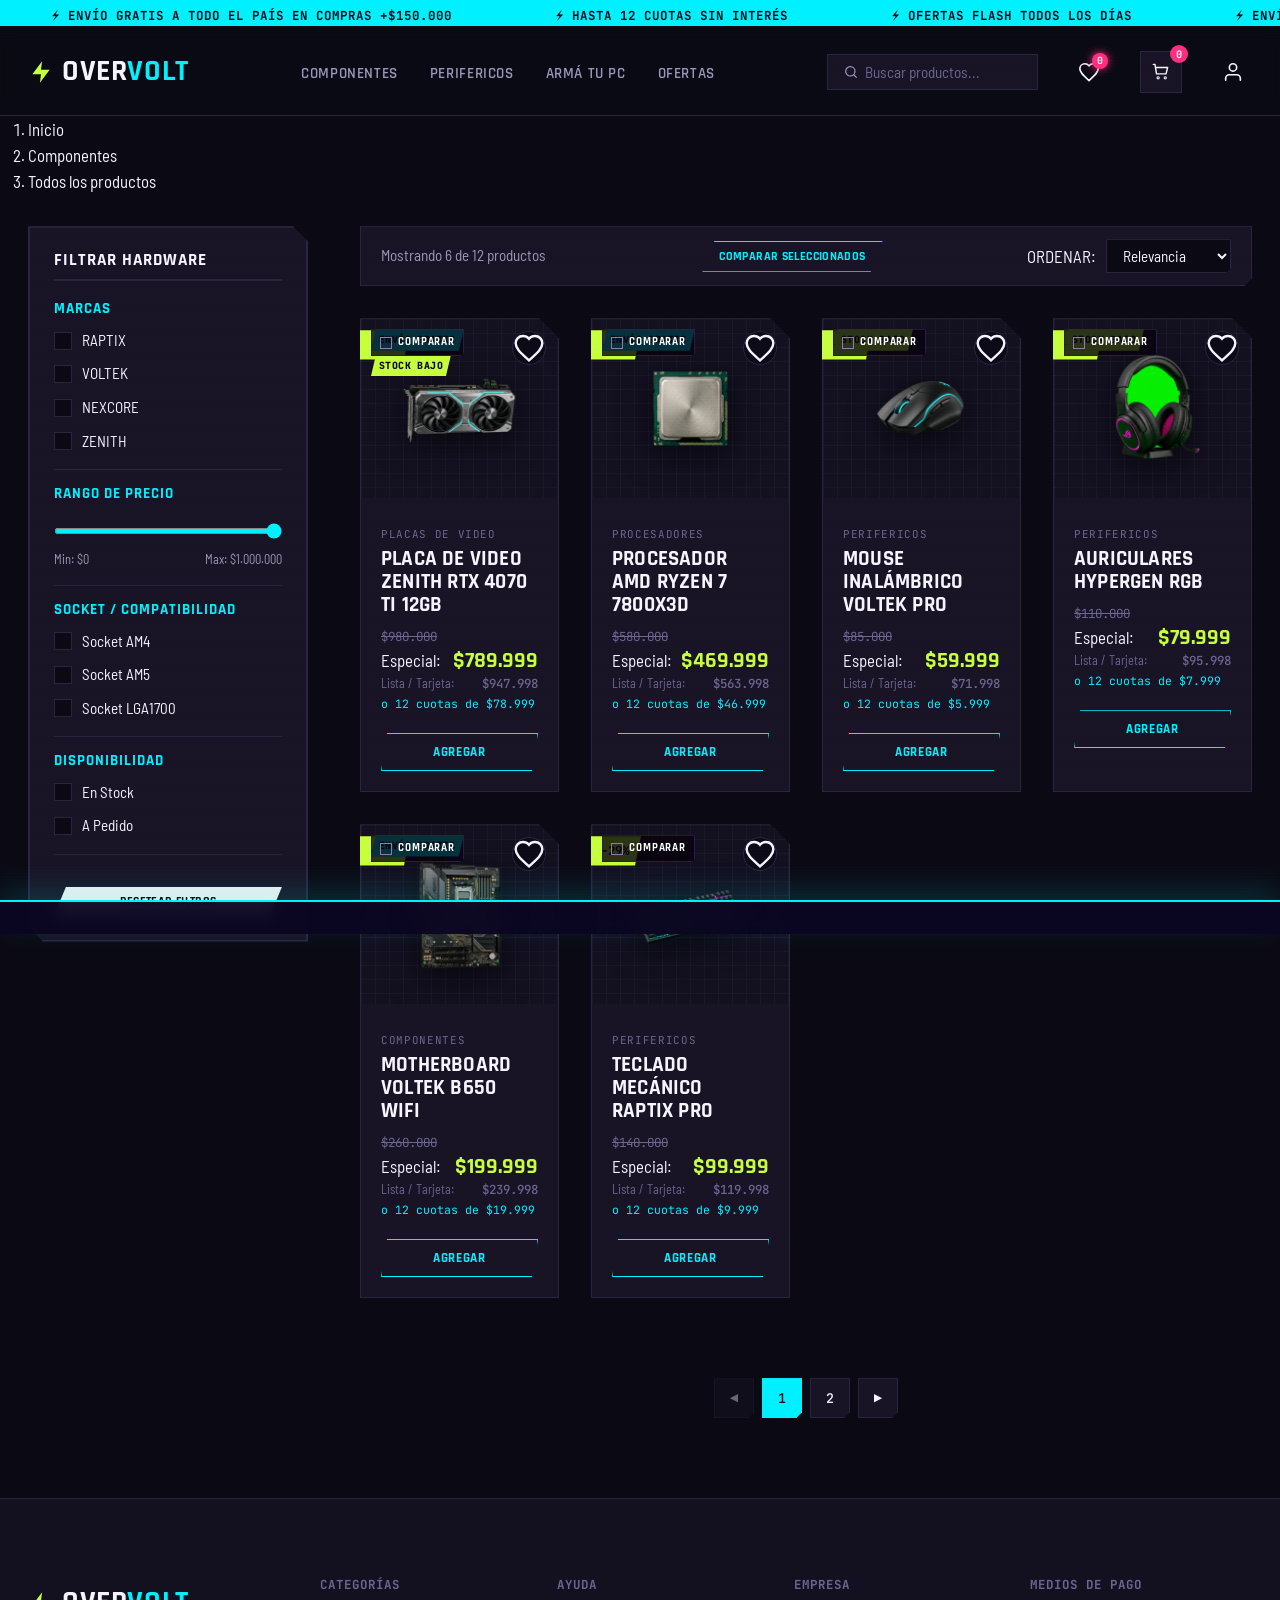
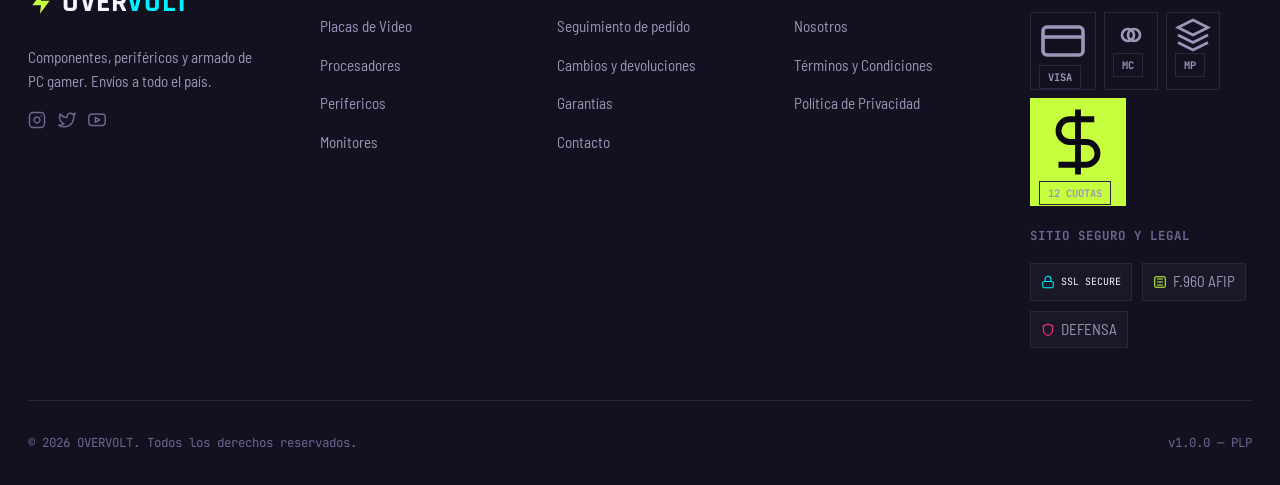
==== commit ba966469: "Fix script loading order in HTML files" ====
--- a/categoria.html
+++ b/categoria.html
@@ -399,6 +399,6 @@
     <svg viewBox="0 0 24 24" fill="none"><path d="M18 15L12 9L6 15" stroke="currentColor" stroke-width="2" stroke-linecap="round" stroke-linejoin="round"/></svg>
   </button>
 
-  <script src="js/script.js"></script>
+  <script src="js/script.js" defer></script>
 </body>
 </html>
